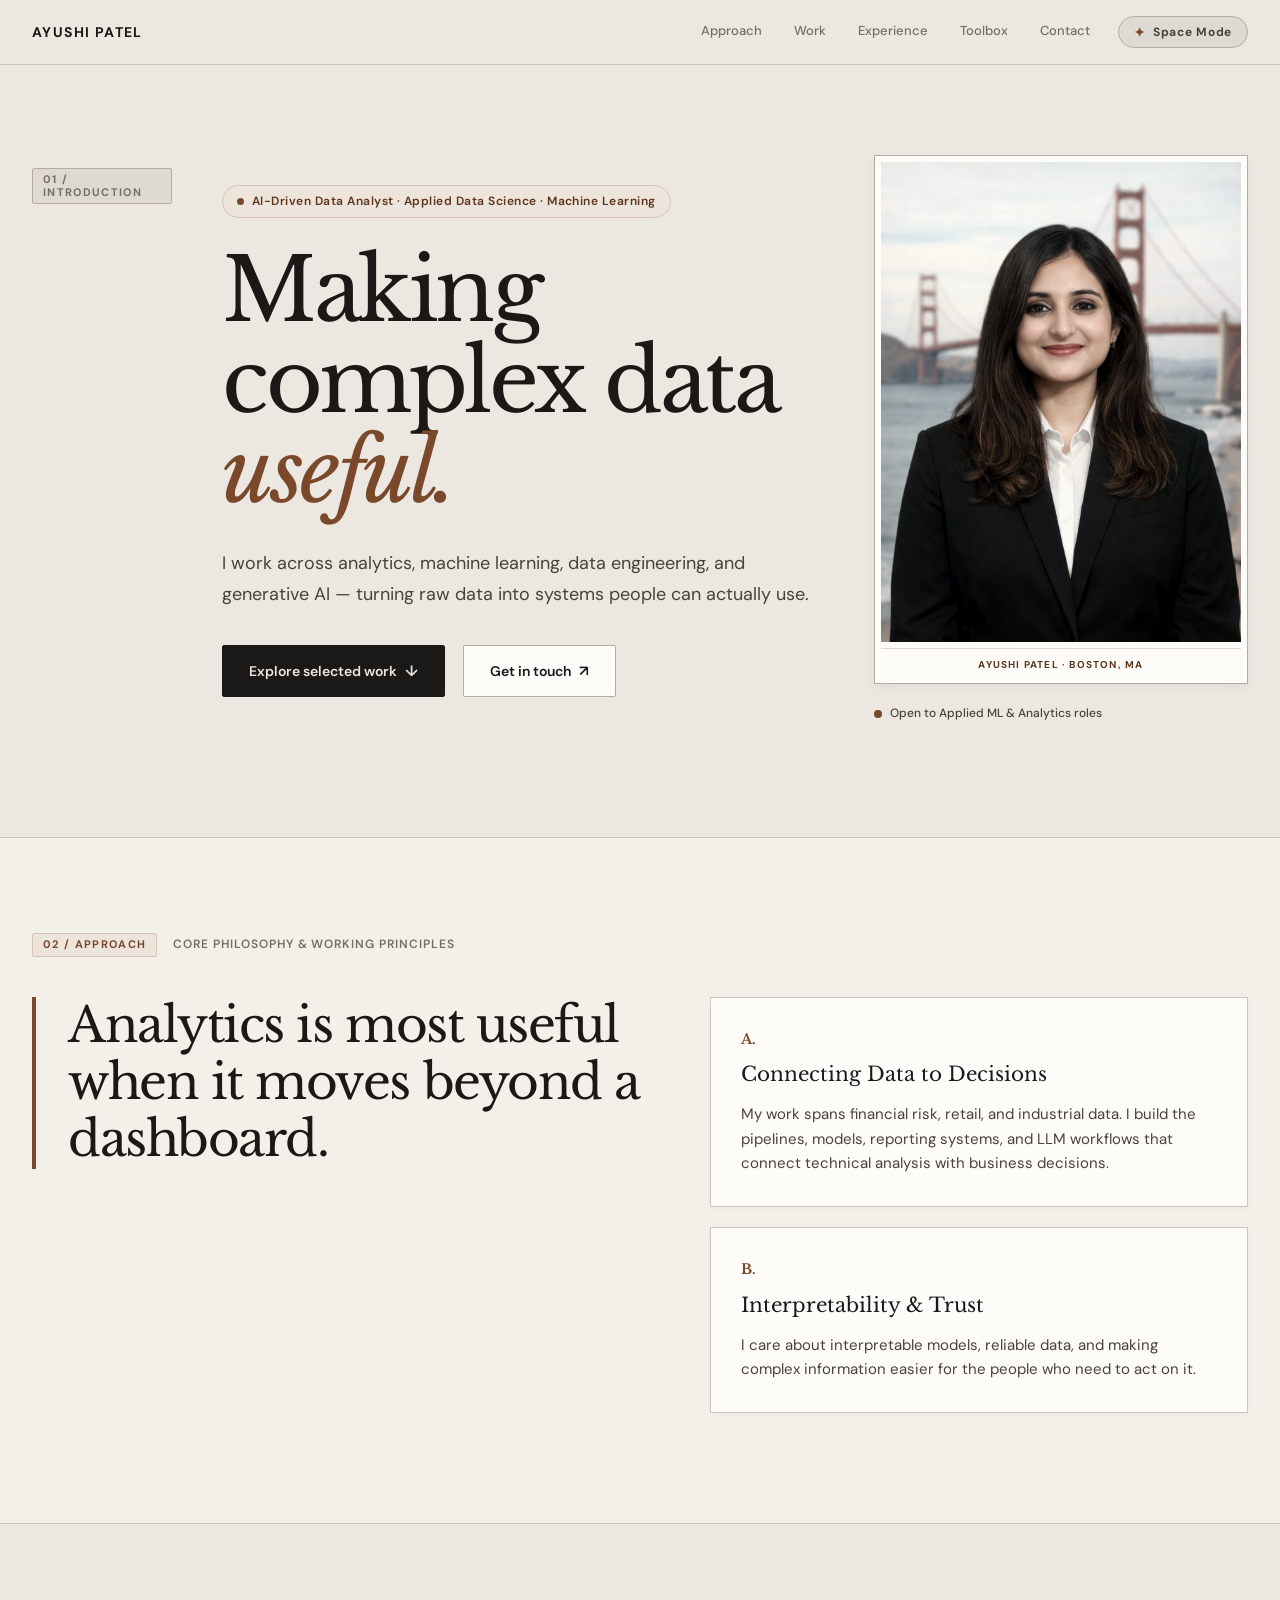
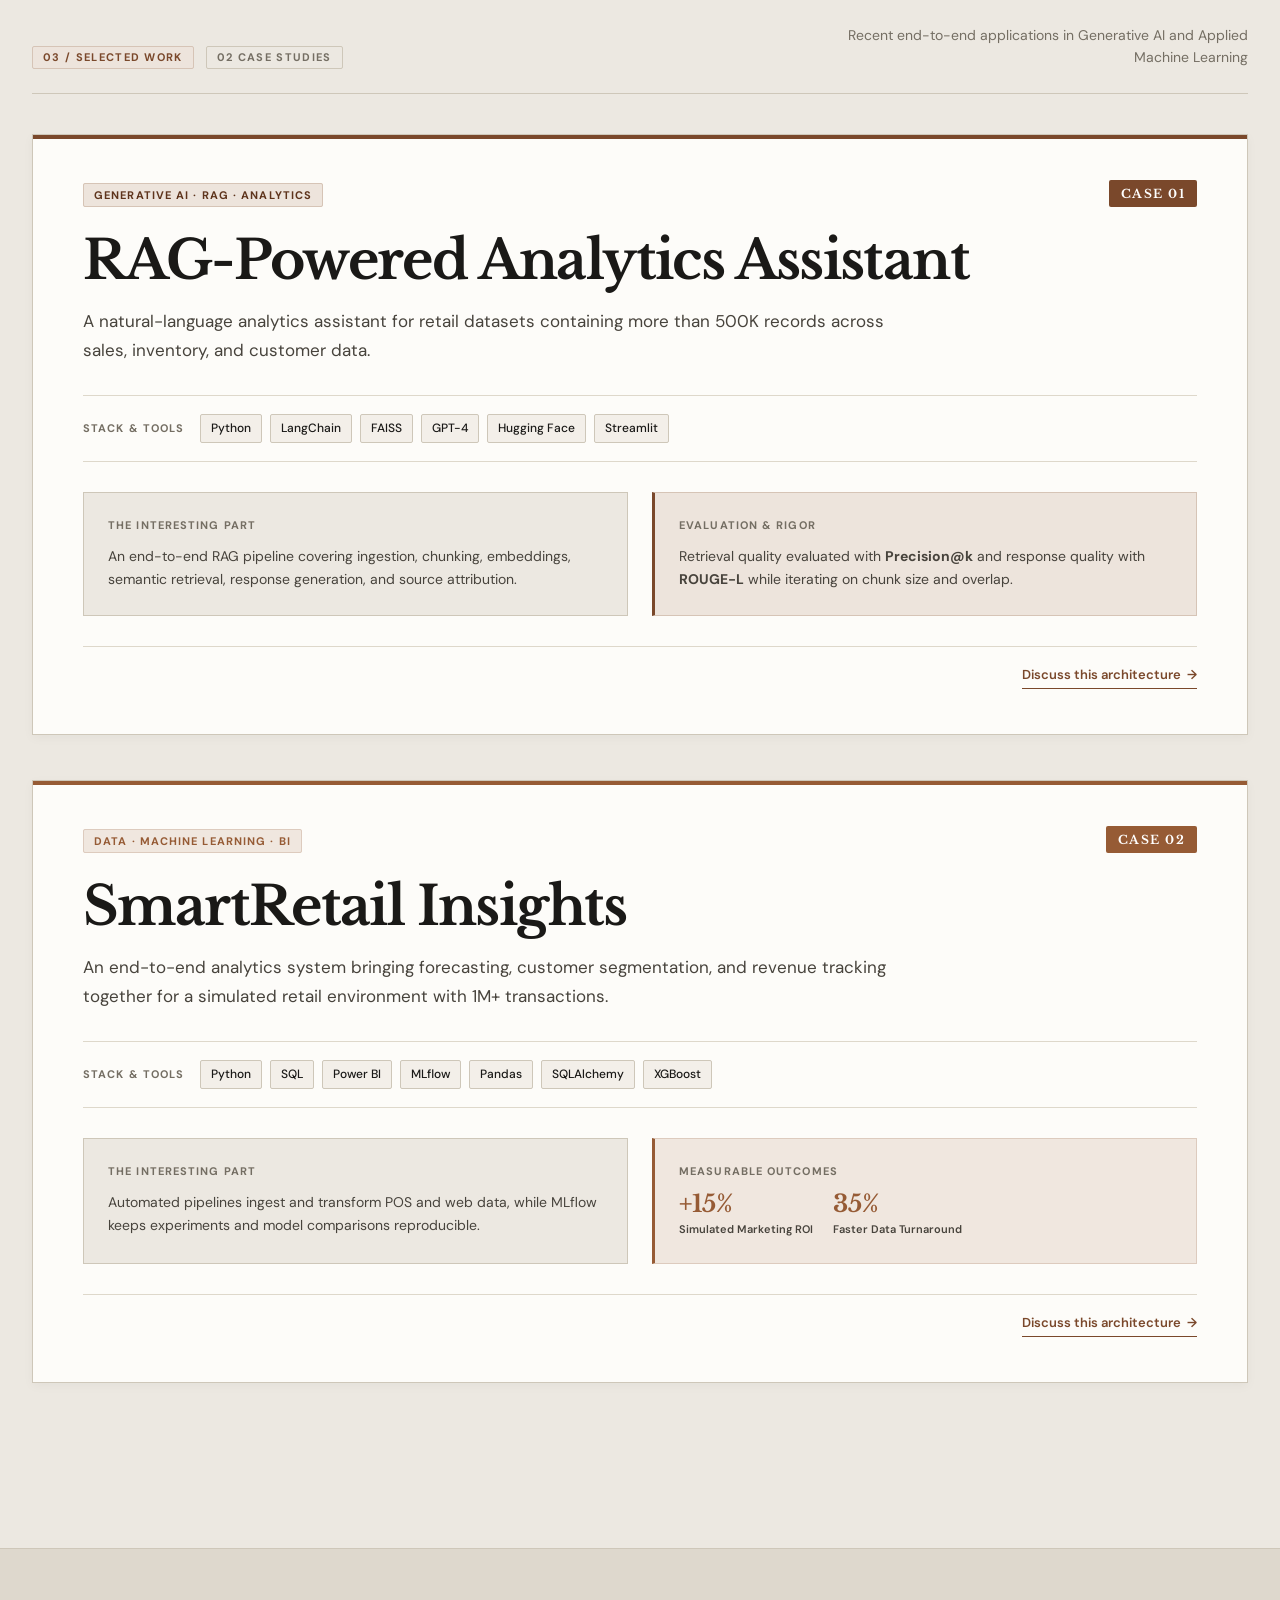
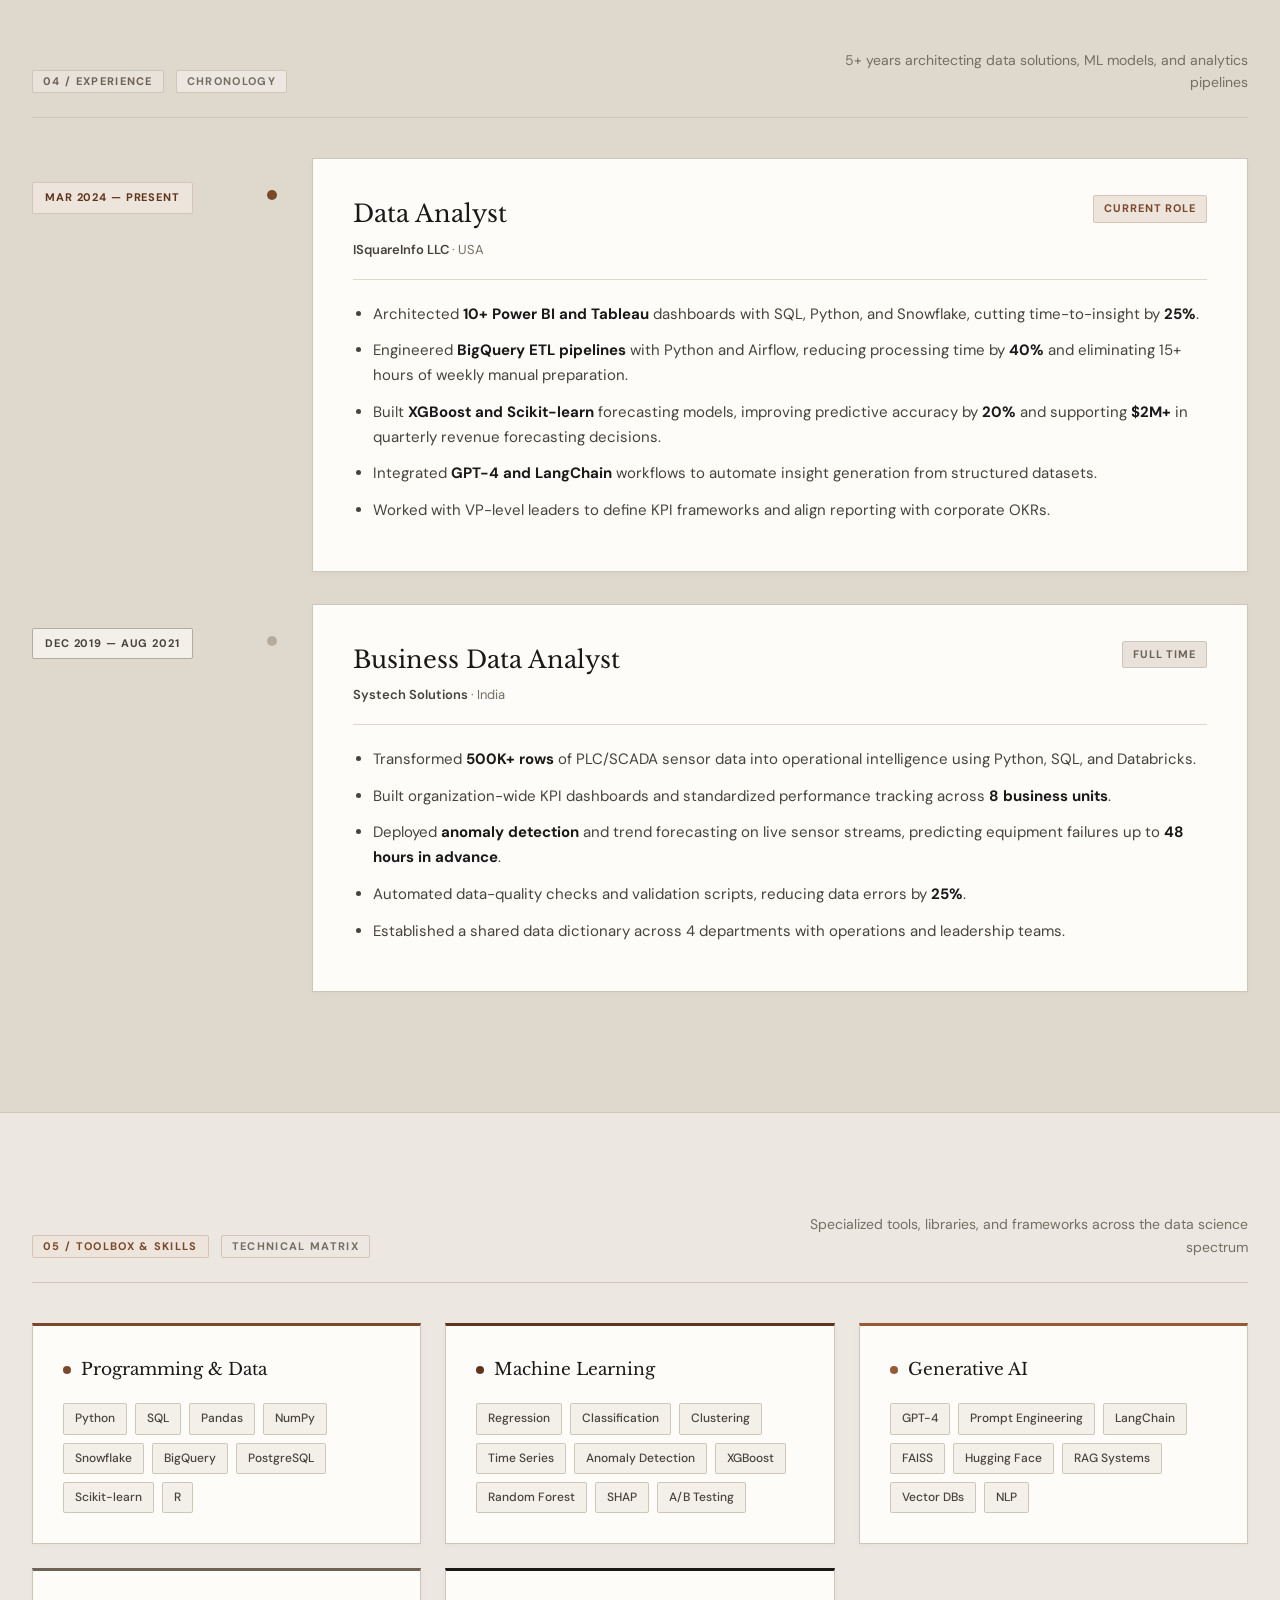
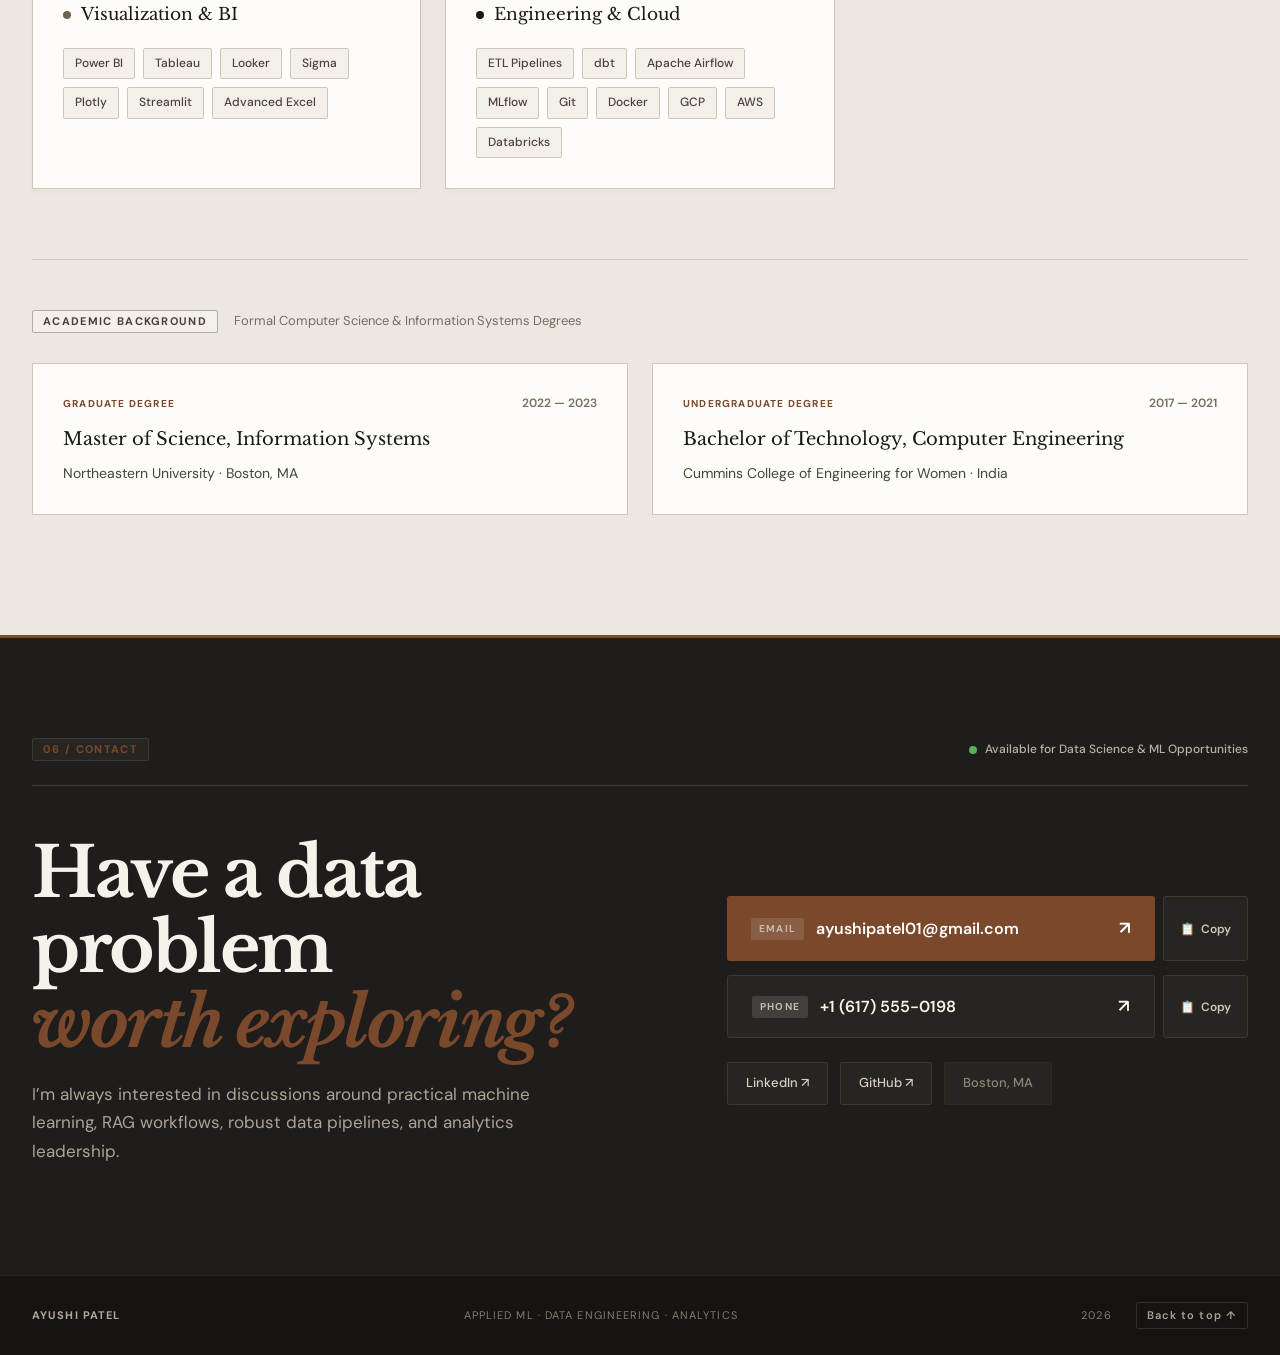
==== index.html @ 6e288c2f "Add files via upload" ====
<!DOCTYPE html>
<html lang="en">
<head>
  <meta charset="UTF-8">
  <meta name="viewport" content="width=device-width, initial-scale=1.0">
  <meta name="description" content="Ayushi Patel — AI-driven Data Analyst, Applied Data Science and Machine Learning.">
  <title>Ayushi Patel — Data & Applied ML</title>
  <link rel="stylesheet" href="style.css">
  <script>
    (function() {
      const savedTheme = localStorage.getItem("ayushi-theme");
      if (savedTheme === "space") {
        document.documentElement.setAttribute("data-theme", "space");
      }
    })();
  </script>
</head>
<body>
  <!-- Global Navigation Header -->
  <header class="site-header">
    <a class="wordmark" href="#top" aria-label="Ayushi Patel - Back to top">AYUSHI PATEL</a>
    <div class="header-controls">
      <nav aria-label="Primary navigation">
        <a href="#approach">Approach</a>
        <a href="#work">Work</a>
        <a href="#experience">Experience</a>
        <a href="#about">Toolbox</a>
        <a href="#contact">Contact</a>
      </nav>
      <button id="theme-toggle" class="theme-toggle-btn" type="button" aria-label="Switch to Dark Space Theme" title="Switch to Dark Space Theme">
        <span class="theme-icon">✦</span>
        <span class="theme-label">Space Mode</span>
      </button>
    </div>
  </header>

  <main id="top">
    <!-- 01 / HERO SECTION (WARM STONE GREY CANVAS) -->
    <section id="hero" class="section-hero">
      <div class="hero-inner">
        <div class="hero-index-col">
          <span class="badge badge-index">01 / INTRODUCTION</span>
        </div>

        <div class="hero-copy-col">
          <div class="eyebrow-badge">
            <span class="badge-dot"></span>
            <span>AI-Driven Data Analyst · Applied Data Science · Machine Learning</span>
          </div>
          <h1>Making complex data<br><em>useful.</em></h1>
          <p class="hero-lede">
            I work across analytics, machine learning, data engineering, and generative AI —
            turning raw data into systems people can actually use.
          </p>
          <div class="hero-actions">
            <a class="btn btn-primary" href="#work">Explore selected work <span>↓</span></a>
            <a class="btn btn-secondary" href="mailto:ayushipatel01@gmail.com">Get in touch <span>↗</span></a>
          </div>
        </div>

        <div class="hero-sidebar-col">
          <div class="hero-portrait-frame">
            <img src="hero-image.jpeg" alt="Ayushi Patel working on data analysis" class="hero-image">
            <div class="frame-tag">AYUSHI PATEL · BOSTON, MA</div>
          </div>
          <div class="hero-status">
            <span class="status-indicator"></span>
            <span>Open to Applied ML & Analytics roles</span>
          </div>
        </div>
      </div>
    </section>

    <!-- 02 / APPROACH SECTION (LIMESTONE GREY BAND WITH SADDLE BROWN QUOTE BAR) -->
    <section id="approach" class="section-approach">
      <div class="section-inner">
        <div class="section-badge-bar">
          <span class="badge badge-brown">02 / APPROACH</span>
          <span class="section-caption">Core Philosophy & Working Principles</span>
        </div>

        <div class="approach-grid">
          <div class="approach-quote-col">
            <p class="statement-large">
              Analytics is most useful when it moves beyond a dashboard.
            </p>
          </div>
          <div class="approach-cards-col">
            <div class="editorial-card">
              <span class="card-num">A.</span>
              <h3>Connecting Data to Decisions</h3>
              <p>
                My work spans financial risk, retail, and industrial data. I build the
                pipelines, models, reporting systems, and LLM workflows that connect
                technical analysis with business decisions.
              </p>
            </div>
            <div class="editorial-card">
              <span class="card-num">B.</span>
              <h3>Interpretability & Trust</h3>
              <p>
                I care about interpretable models, reliable data, and making complex
                information easier for the people who need to act on it.
              </p>
            </div>
          </div>
        </div>
      </div>
    </section>

    <!-- 03 / SELECTED WORK SECTION (ARCHITECTURAL CARDS WITH BROWN ACCENTS) -->
    <section id="work" class="section-work">
      <div class="section-inner">
        <div class="section-header-row">
          <div class="header-badge-wrap">
            <span class="badge badge-brown">03 / SELECTED WORK</span>
            <span class="badge badge-counter">02 CASE STUDIES</span>
          </div>
          <p class="section-subtext">Recent end-to-end applications in Generative AI and Applied Machine Learning</p>
        </div>

        <!-- Project 01 -->
        <article class="project-card project-card-genai">
          <div class="card-accent-bar accent-saddle-brown"></div>
          <div class="card-header">
            <div class="card-badge-group">
              <span class="project-tag tag-saddle-brown">GENERATIVE AI · RAG · ANALYTICS</span>
            </div>
            <div class="project-stamp stamp-saddle-brown">CASE 01</div>
          </div>

          <div class="project-title-row">
            <h2>RAG-Powered Analytics Assistant</h2>
            <p class="project-intro">
              A natural-language analytics assistant for retail datasets containing
              more than 500K records across sales, inventory, and customer data.
            </p>
          </div>

          <div class="project-tech-row">
            <span class="tech-row-label">Stack & Tools</span>
            <div class="tech-chips-wrap">
              <span class="tech-chip">Python</span>
              <span class="tech-chip">LangChain</span>
              <span class="tech-chip">FAISS</span>
              <span class="tech-chip">GPT-4</span>
              <span class="tech-chip">Hugging Face</span>
              <span class="tech-chip">Streamlit</span>
            </div>
          </div>

          <div class="project-details-grid">
            <div class="detail-box">
              <span class="detail-box-label">The Interesting Part</span>
              <p>
                An end-to-end RAG pipeline covering ingestion, chunking, embeddings,
                semantic retrieval, response generation, and source attribution.
              </p>
            </div>
            <div class="detail-box highlight-box-brown">
              <span class="detail-box-label">Evaluation & Rigor</span>
              <p>
                Retrieval quality evaluated with <strong>Precision@k</strong> and response quality
                with <strong>ROUGE-L</strong> while iterating on chunk size and overlap.
              </p>
            </div>
          </div>

          <div class="project-footer-row">
            <a class="card-action-btn" href="#contact">Discuss this architecture <span>→</span></a>
          </div>
        </article>

        <!-- Project 02 -->
        <article class="project-card project-card-ml">
          <div class="card-accent-bar accent-amber-brown"></div>
          <div class="card-header">
            <div class="card-badge-group">
              <span class="project-tag tag-amber-brown">DATA · MACHINE LEARNING · BI</span>
            </div>
            <div class="project-stamp stamp-amber-brown">CASE 02</div>
          </div>

          <div class="project-title-row">
            <h2>SmartRetail Insights</h2>
            <p class="project-intro">
              An end-to-end analytics system bringing forecasting, customer
              segmentation, and revenue tracking together for a simulated retail
              environment with 1M+ transactions.
            </p>
          </div>

          <div class="project-tech-row">
            <span class="tech-row-label">Stack & Tools</span>
            <div class="tech-chips-wrap">
              <span class="tech-chip">Python</span>
              <span class="tech-chip">SQL</span>
              <span class="tech-chip">Power BI</span>
              <span class="tech-chip">MLflow</span>
              <span class="tech-chip">Pandas</span>
              <span class="tech-chip">SQLAlchemy</span>
              <span class="tech-chip">XGBoost</span>
            </div>
          </div>

          <div class="project-details-grid">
            <div class="detail-box">
              <span class="detail-box-label">The Interesting Part</span>
              <p>
                Automated pipelines ingest and transform POS and web data, while
                MLflow keeps experiments and model comparisons reproducible.
              </p>
            </div>
            <div class="detail-box highlight-box-amber">
              <span class="detail-box-label">Measurable Outcomes</span>
              <div class="metrics-row">
                <div class="metric-badge">
                  <span class="metric-val">+15%</span>
                  <span class="metric-lbl">Simulated Marketing ROI</span>
                </div>
                <div class="metric-badge">
                  <span class="metric-val">35%</span>
                  <span class="metric-lbl">Faster Data Turnaround</span>
                </div>
              </div>
            </div>
          </div>

          <div class="project-footer-row">
            <a class="card-action-btn" href="#contact">Discuss this architecture <span>→</span></a>
          </div>
        </article>
      </div>
    </section>

    <!-- 04 / EXPERIENCE SECTION (PEBBLE STONE GREY LEDGER & TIMELINE) -->
    <section id="experience" class="section-experience">
      <div class="section-inner">
        <div class="section-header-row">
          <div class="header-badge-wrap">
            <span class="badge badge-taupe">04 / EXPERIENCE</span>
            <span class="badge badge-counter">CHRONOLOGY</span>
          </div>
          <p class="section-subtext">5+ years architecting data solutions, ML models, and analytics pipelines</p>
        </div>

        <div class="timeline-container">
          <!-- Role 01 -->
          <article class="timeline-entry">
            <div class="timeline-meta">
              <span class="timeline-date-chip current-role">MAR 2024 — PRESENT</span>
              <span class="timeline-status-dot"></span>
            </div>
            <div class="timeline-card">
              <div class="role-header">
                <div>
                  <h3>Data Analyst</h3>
                  <div class="company-badge">ISquareInfo LLC <span class="loc-tag">· USA</span></div>
                </div>
                <span class="role-type-pill pill-brown">Current Role</span>
              </div>
              <ul class="role-bullets">
                <li>Architected <strong>10+ Power BI and Tableau</strong> dashboards with SQL, Python, and Snowflake, cutting time-to-insight by <strong>25%</strong>.</li>
                <li>Engineered <strong>BigQuery ETL pipelines</strong> with Python and Airflow, reducing processing time by <strong>40%</strong> and eliminating 15+ hours of weekly manual preparation.</li>
                <li>Built <strong>XGBoost and Scikit-learn</strong> forecasting models, improving predictive accuracy by <strong>20%</strong> and supporting <strong>$2M+</strong> in quarterly revenue forecasting decisions.</li>
                <li>Integrated <strong>GPT-4 and LangChain</strong> workflows to automate insight generation from structured datasets.</li>
                <li>Worked with VP-level leaders to define KPI frameworks and align reporting with corporate OKRs.</li>
              </ul>
            </div>
          </article>

          <!-- Role 02 -->
          <article class="timeline-entry">
            <div class="timeline-meta">
              <span class="timeline-date-chip">DEC 2019 — AUG 2021</span>
              <span class="timeline-status-dot dot-past"></span>
            </div>
            <div class="timeline-card">
              <div class="role-header">
                <div>
                  <h3>Business Data Analyst</h3>
                  <div class="company-badge">Systech Solutions <span class="loc-tag">· India</span></div>
                </div>
                <span class="role-type-pill pill-secondary">Full Time</span>
              </div>
              <ul class="role-bullets">
                <li>Transformed <strong>500K+ rows</strong> of PLC/SCADA sensor data into operational intelligence using Python, SQL, and Databricks.</li>
                <li>Built organization-wide KPI dashboards and standardized performance tracking across <strong>8 business units</strong>.</li>
                <li>Deployed <strong>anomaly detection</strong> and trend forecasting on live sensor streams, predicting equipment failures up to <strong>48 hours in advance</strong>.</li>
                <li>Automated data-quality checks and validation scripts, reducing data errors by <strong>25%</strong>.</li>
                <li>Established a shared data dictionary across 4 departments with operations and leadership teams.</li>
              </ul>
            </div>
          </article>
        </div>
      </div>
    </section>

    <!-- 05 / TOOLBOX & CREDENTIALS SECTION (BROWN & GREY TECHNICAL MATRIX) -->
    <section id="about" class="section-toolbox">
      <div class="section-inner">
        <div class="section-header-row">
          <div class="header-badge-wrap">
            <span class="badge badge-brown">05 / TOOLBOX & SKILLS</span>
            <span class="badge badge-counter">TECHNICAL MATRIX</span>
          </div>
          <p class="section-subtext">Specialized tools, libraries, and frameworks across the data science spectrum</p>
        </div>

        <div class="skills-grid">
          <!-- Card 1: Programming & Data (Saddle Brown) -->
          <div class="skill-card card-saddle-brown">
            <div class="skill-card-top">
              <span class="skill-icon-pip pip-saddle-brown"></span>
              <h4>Programming & Data</h4>
            </div>
            <div class="skill-pills-wrap">
              <span class="skill-pill">Python</span>
              <span class="skill-pill">SQL</span>
              <span class="skill-pill">Pandas</span>
              <span class="skill-pill">NumPy</span>
              <span class="skill-pill">Snowflake</span>
              <span class="skill-pill">BigQuery</span>
              <span class="skill-pill">PostgreSQL</span>
              <span class="skill-pill">Scikit-learn</span>
              <span class="skill-pill">R</span>
            </div>
          </div>

          <!-- Card 2: Machine Learning (Espresso Brown) -->
          <div class="skill-card card-espresso-brown">
            <div class="skill-card-top">
              <span class="skill-icon-pip pip-espresso-brown"></span>
              <h4>Machine Learning</h4>
            </div>
            <div class="skill-pills-wrap">
              <span class="skill-pill">Regression</span>
              <span class="skill-pill">Classification</span>
              <span class="skill-pill">Clustering</span>
              <span class="skill-pill">Time Series</span>
              <span class="skill-pill">Anomaly Detection</span>
              <span class="skill-pill">XGBoost</span>
              <span class="skill-pill">Random Forest</span>
              <span class="skill-pill">SHAP</span>
              <span class="skill-pill">A/B Testing</span>
            </div>
          </div>

          <!-- Card 3: Generative AI (Amber Brown) -->
          <div class="skill-card card-amber-brown">
            <div class="skill-card-top">
              <span class="skill-icon-pip pip-amber-brown"></span>
              <h4>Generative AI</h4>
            </div>
            <div class="skill-pills-wrap">
              <span class="skill-pill">GPT-4</span>
              <span class="skill-pill">Prompt Engineering</span>
              <span class="skill-pill">LangChain</span>
              <span class="skill-pill">FAISS</span>
              <span class="skill-pill">Hugging Face</span>
              <span class="skill-pill">RAG Systems</span>
              <span class="skill-pill">Vector DBs</span>
              <span class="skill-pill">NLP</span>
            </div>
          </div>

          <!-- Card 4: Visualization (Umber Taupe) -->
          <div class="skill-card card-taupe-brown">
            <div class="skill-card-top">
              <span class="skill-icon-pip pip-taupe-brown"></span>
              <h4>Visualization & BI</h4>
            </div>
            <div class="skill-pills-wrap">
              <span class="skill-pill">Power BI</span>
              <span class="skill-pill">Tableau</span>
              <span class="skill-pill">Looker</span>
              <span class="skill-pill">Sigma</span>
              <span class="skill-pill">Plotly</span>
              <span class="skill-pill">Streamlit</span>
              <span class="skill-pill">Advanced Excel</span>
            </div>
          </div>

          <!-- Card 5: Data Engineering & Cloud (Charcoal Slate) -->
          <div class="skill-card card-slate-grey">
            <div class="skill-card-top">
              <span class="skill-icon-pip pip-slate-grey"></span>
              <h4>Engineering & Cloud</h4>
            </div>
            <div class="skill-pills-wrap">
              <span class="skill-pill">ETL Pipelines</span>
              <span class="skill-pill">dbt</span>
              <span class="skill-pill">Apache Airflow</span>
              <span class="skill-pill">MLflow</span>
              <span class="skill-pill">Git</span>
              <span class="skill-pill">Docker</span>
              <span class="skill-pill">GCP</span>
              <span class="skill-pill">AWS</span>
              <span class="skill-pill">Databricks</span>
            </div>
          </div>
        </div>

        <!-- Academic Credentials Sub-block -->
        <div class="education-block">
          <div class="education-header">
            <span class="badge badge-stone">ACADEMIC BACKGROUND</span>
            <p>Formal Computer Science & Information Systems Degrees</p>
          </div>

          <div class="education-grid">
            <div class="degree-card">
              <div class="degree-top">
                <span class="degree-tag">GRADUATE DEGREE</span>
                <span class="degree-dates">2022 — 2023</span>
              </div>
              <h3>Master of Science, Information Systems</h3>
              <p class="university">Northeastern University · Boston, MA</p>
            </div>

            <div class="degree-card">
              <div class="degree-top">
                <span class="degree-tag">UNDERGRADUATE DEGREE</span>
                <span class="degree-dates">2017 — 2021</span>
              </div>
              <h3>Bachelor of Technology, Computer Engineering</h3>
              <p class="university">Cummins College of Engineering for Women · India</p>
            </div>
          </div>
        </div>
      </div>
    </section>

    <!-- 06 / CONTACT SECTION (DEEP CHARCOAL-SLATE FINALE WITH RICH BROWN ACCENTS) -->
    <section id="contact" class="section-contact">
      <div class="section-inner">
        <div class="contact-header-wrap">
          <span class="badge badge-dark">06 / CONTACT</span>
          <span class="contact-status-chip">
            <span class="pulse-dot"></span> Available for Data Science & ML Opportunities
          </span>
        </div>

        <div class="contact-content-grid">
          <div class="contact-title-col">
            <h2>Have a data problem<br><em>worth exploring?</em></h2>
            <p class="contact-subhead">
              I’m always interested in discussions around practical machine learning,
              RAG workflows, robust data pipelines, and analytics leadership.
            </p>
          </div>

          <div class="contact-actions-col">
            <div class="contact-channels">
              <!-- Email Button & Copy Action -->
              <div class="channel-item">
                <a class="contact-cta-btn" href="mailto:ayushipatel01@gmail.com" id="email-link">
                  <span class="channel-label">EMAIL</span>
                  <span class="btn-text">ayushipatel01@gmail.com</span>
                  <span class="btn-icon">↗</span>
                </a>
                <button type="button" class="copy-btn" id="copy-email-btn" data-clipboard="ayushipatel01@gmail.com" title="Copy email address" aria-label="Copy email address to clipboard">
                  <span class="copy-icon">📋</span>
                  <span class="copy-text">Copy</span>
                </button>
              </div>

              <!-- Phone Button & Copy Action -->
              <div class="channel-item">
                <a class="contact-sub-btn" href="tel:+16175550198" id="phone-link">
                  <span class="channel-label">PHONE</span>
                  <span class="btn-text">+1 (617) 555-0198</span>
                  <span class="btn-icon">↗</span>
                </a>
                <button type="button" class="copy-btn" id="copy-phone-btn" data-clipboard="+16175550198" title="Copy phone number" aria-label="Copy phone number to clipboard">
                  <span class="copy-icon">📋</span>
                  <span class="copy-text">Copy</span>
                </button>
              </div>
            </div>

            <div class="contact-social-row">
              <a class="social-chip" href="https://www.linkedin.com" target="_blank" rel="noopener" aria-label="LinkedIn Profile">LinkedIn <span>↗</span></a>
              <a class="social-chip" href="https://github.com" target="_blank" rel="noopener" aria-label="GitHub Profile">GitHub <span>↗</span></a>
              <span class="social-chip chip-location">Boston, MA</span>
            </div>
          </div>
        </div>

        <div class="contact-closing-rule"></div>
      </div>
    </section>
  </main>

  <!-- Global Footer -->
  <footer class="site-footer">
    <div class="footer-inner">
      <span class="footer-wordmark">AYUSHI PATEL</span>
      <span class="footer-tagline">APPLIED ML · DATA ENGINEERING · ANALYTICS</span>
      <div class="footer-actions">
        <span id="year"></span>
        <a class="back-to-top-btn" href="#top" aria-label="Back to top of page">Back to top ↑</a>
      </div>
    </div>
  </footer>

  <!-- Toast Notification for Button Feedback -->
  <div id="toast" class="toast" role="status" aria-live="polite" aria-hidden="true"></div>

  <script src="script.js"></script>
</body>
</html>
---- style.css ----
@import url('https://fonts.googleapis.com/css2?family=DM+Sans:ital,wght@0,400;0,500;0,600;0,700;1,400&family=Libre+Baskerville:ital,wght@0,400;0,700;1,400&display=swap');

/* ==========================================================================
   COLOR SYSTEM — EDITORIAL GREY WITH BROWN THEME
   Warm architectural stone greys, limestone bands, alabaster cards,
   paired with rich saddle brown, deep espresso, and warm cognac accents.
   ========================================================================== */
:root {
  /* Architectural Stone Grey Canvas */
  --grey-canvas: #ece8e1;       /* Primary warm stone grey background */
  --grey-limestone: #f3efe9;    /* Section 02 limestone tone */
  --grey-pebble: #ded8cd;       /* Section 04 pebble stone ledger tone */
  --grey-card: #fdfcf9;         /* Pure alabaster chalk white for elevated cards */
  --grey-chip: #dedad1;         /* Pill and chip soft grey background */

  /* Deep Carbon Slate & Inks */
  --grey-dark: #1e1d1b;         /* Dark carbon slate (Contact section) */
  --grey-darker: #151413;       /* Obsidian carbon (Footer) */
  --grey-surface-dark: #272522; /* Dark section card surface */
  --grey-border-dark: #3c3933;  /* Dark section stone border */

  /* Typography Inks */
  --ink: #1a1917;               /* Primary deep carbon near-black */
  --ink-secondary: #47433c;     /* Warm charcoal secondary body text */
  --ink-muted: #746e63;         /* Warm stone grey metadata & captions */

  /* Hairline Stone Rules & Borders */
  --line: #cec7b9;              /* Natural stone dividing rule */
  --line-subtle: #ded8cb;       /* Fainter stone border */
  --line-strong: #b5ac9d;       /* Emphasized stone line */

  /* Rich Brown Accents */
  --brown-primary: #7a482b;     /* Rich Saddle / Chestnut Brown */
  --brown-deep: #5e341c;        /* Dark Espresso Brown */
  --brown-amber: #965b35;       /* Warm Amber / Cognac Brown */
  --brown-taupe: #6e6155;       /* Muted Umber Taupe Brown */
  --brown-warm: #8a5738;        /* Warm Sienna Brown */

  /* Brown & Grey Tints — LIGHT BACKGROUNDS for pills, badges & highlights */
  --tint-brown-bg: #ede4dc;     /* Warm cream brown pill background */
  --tint-brown-border: #d6c4b6; /* Warm brown pill border */
  --tint-amber-bg: #f0e7df;     /* Soft amber pill background */
  --tint-amber-border: #ddcbbe; /* Amber pill border */
  --tint-taupe-bg: #e8e2db;     /* Muted taupe pill background */
  --tint-taupe-border: #cdc4ba; /* Taupe pill border */
  --tint-grey-bg: #e4dfd6;      /* Stone grey pill background */
  --tint-grey-border: #c8c2b5;  /* Stone grey pill border */

  /* Layout Width */
  --max: 1240px;
}

* {
  box-sizing: border-box;
}

html {
  scroll-behavior: smooth;
  background-color: var(--grey-canvas);
}

body {
  margin: 0;
  background-color: var(--grey-canvas);
  color: var(--ink);
  font-family: "DM Sans", -apple-system, BlinkMacSystemFont, "Segoe UI", sans-serif;
  font-size: 16px;
  line-height: 1.6;
  -webkit-font-smoothing: antialiased;
  -moz-osx-font-smoothing: grayscale;
}

/* Ensure all anchor targets account for the sticky header offset */
section[id] {
  scroll-margin-top: 85px;
}

/* Archival Text Selection */
::selection {
  background: var(--brown-primary);
  color: #ffffff;
}

a {
  color: inherit;
  text-decoration: none;
}

/* ==========================================================================
   GLOBAL HEADER & NAVIGATION
   ========================================================================== */
.site-header {
  position: sticky;
  top: 0;
  z-index: 100;
  background-color: rgba(236, 232, 225, 0.96);
  backdrop-filter: blur(12px);
  -webkit-backdrop-filter: blur(12px);
  border-bottom: 1px solid var(--line);
  padding: 16px 0;
  display: flex;
  justify-content: space-between;
  align-items: center;
  padding-left: max(32px, calc((100% - var(--max)) / 2));
  padding-right: max(32px, calc((100% - var(--max)) / 2));
}

.wordmark {
  font-size: 14px;
  font-weight: 700;
  letter-spacing: .1em;
  color: var(--ink);
  cursor: pointer;
  transition: color .2s ease;
}

.wordmark:hover {
  color: var(--brown-primary);
}

.header-controls {
  display: flex;
  align-items: center;
  gap: 28px;
}

nav {
  display: flex;
  gap: 32px;
}

nav a {
  font-size: 13px;
  font-weight: 500;
  color: var(--ink-muted);
  text-decoration: none;
  padding: 4px 0;
  border-bottom: 2px solid transparent;
  transition: color .15s ease, border-color .15s ease;
  cursor: pointer;
}

nav a:hover {
  color: var(--ink);
}

nav a[aria-current="page"] {
  color: var(--ink);
  border-bottom-color: var(--brown-primary);
  font-weight: 600;
}

/* Theme Toggle Button */
.theme-toggle-btn {
  display: inline-flex;
  align-items: center;
  gap: 7px;
  background-color: var(--grey-chip);
  border: 1px solid var(--line-strong);
  color: var(--ink-secondary);
  font-family: inherit;
  font-size: 12px;
  font-weight: 700;
  letter-spacing: .06em;
  padding: 7px 15px;
  border-radius: 20px;
  cursor: pointer;
  transition: all .2s ease;
  user-select: none;
  white-space: nowrap;
}

.theme-toggle-btn:hover {
  background-color: var(--brown-primary);
  border-color: var(--brown-primary);
  color: #ffffff;
  transform: translateY(-1px);
}

.theme-icon {
  font-size: 13px;
  line-height: 1;
  color: var(--brown-primary);
  transition: transform .3s ease, color .2s ease;
}

.theme-toggle-btn:hover .theme-icon {
  color: #ffffff;
  transform: rotate(25deg) scale(1.2);
}

/* ==========================================================================
   REUSABLE BADGES & SECTION HEADERS
   ========================================================================== */
.badge {
  display: inline-flex;
  align-items: center;
  gap: 6px;
  font-size: 11px;
  font-weight: 700;
  letter-spacing: .12em;
  text-transform: uppercase;
  padding: 4px 10px;
  border-radius: 2px;
  line-height: 1.2;
}

.badge-index {
  background: var(--grey-chip);
  color: var(--ink-muted);
  border: 1px solid var(--line-strong);
}

.badge-brown {
  background: var(--tint-brown-bg);
  color: var(--brown-primary);
  border: 1px solid var(--tint-brown-border);
}

.badge-taupe {
  background: var(--tint-taupe-bg);
  color: var(--brown-taupe);
  border: 1px solid var(--tint-taupe-border);
}

.badge-counter {
  background: var(--grey-canvas);
  color: var(--ink-muted);
  border: 1px solid var(--line);
}

.badge-stone {
  background: var(--grey-limestone);
  color: var(--ink-secondary);
  border: 1px solid var(--line-strong);
}

.section-inner {
  width: min(var(--max), calc(100% - 64px));
  margin: 0 auto;
}

.section-header-row {
  display: flex;
  justify-content: space-between;
  align-items: flex-end;
  padding-bottom: 24px;
  margin-bottom: 40px;
  border-bottom: 1px solid var(--line);
}

.header-badge-wrap {
  display: flex;
  gap: 12px;
  align-items: center;
}

.section-subtext {
  margin: 0;
  font-size: 14px;
  color: var(--ink-muted);
  max-width: 440px;
  text-align: right;
}

/* ==========================================================================
   01 / HERO SECTION (WARM STONE GREY)
   ========================================================================== */
.section-hero {
  padding: 90px 0 110px;
  background-color: var(--grey-canvas);
}

.hero-inner {
  width: min(var(--max), calc(100% - 64px));
  margin: 0 auto;
  display: grid;
  grid-template-columns: 140px minmax(480px, 1.85fr) minmax(240px, 1.15fr);
  align-items: center;
  gap: 50px;
}

.hero-index-col {
  align-self: start;
  padding-top: 10px;
}

.eyebrow-badge {
  display: inline-flex;
  align-items: center;
  gap: 8px;
  background: var(--tint-brown-bg);
  border: 1px solid var(--tint-brown-border);
  color: var(--brown-deep);
  font-size: 12px;
  font-weight: 600;
  letter-spacing: .04em;
  padding: 6px 14px;
  border-radius: 20px;
  margin-bottom: 28px;
}

.badge-dot {
  width: 7px;
  height: 7px;
  border-radius: 50%;
  background-color: var(--brown-primary);
}

h1 {
  font-family: "Libre Baskerville", Georgia, serif;
  font-weight: 400;
  font-size: clamp(52px, 6.8vw, 92px);
  line-height: 1.04;
  letter-spacing: -.04em;
  margin: 0;
  color: var(--ink);
}

h1 em {
  font-style: italic;
  color: var(--brown-primary);
}

.hero-lede {
  max-width: 610px;
  margin: 30px 0 36px;
  font-size: 18px;
  line-height: 1.7;
  color: var(--ink-secondary);
}

.hero-actions {
  display: flex;
  gap: 18px;
  flex-wrap: wrap;
}

.btn {
  display: inline-flex;
  align-items: center;
  gap: 8px;
  font-size: 14px;
  font-weight: 600;
  padding: 13px 26px;
  border-radius: 2px;
  transition: all .15s ease;
  cursor: pointer;
  text-decoration: none;
}

.btn-primary {
  background-color: var(--ink);
  color: var(--grey-canvas);
  border: 1px solid var(--ink);
}

.btn-primary:hover {
  background-color: var(--brown-primary);
  border-color: var(--brown-primary);
  color: #ffffff;
}

.btn-secondary {
  background-color: var(--grey-card);
  color: var(--ink);
  border: 1px solid var(--line-strong);
}

.btn-secondary:hover {
  background-color: var(--grey-canvas);
  border-color: var(--brown-primary);
  color: var(--brown-primary);
}

.btn span {
  font-size: 15px;
  transition: transform .15s ease;
}

.hero-sidebar-col {
  display: flex;
  flex-direction: column;
  gap: 16px;
}

.hero-portrait-frame {
  border: 1px solid var(--line-strong);
  background: var(--grey-card);
  padding: 6px;
  box-shadow: 0 4px 12px rgba(25, 24, 22, 0.05);
}

.hero-image {
  display: block;
  width: 100%;
  height: auto;
  aspect-ratio: 3 / 4;
  object-fit: cover;
  object-position: center 20%;
  filter: grayscale(20%) sepia(10%) contrast(1.03) brightness(0.98);
}

.frame-tag {
  padding: 8px 4px 4px;
  font-size: 10px;
  font-weight: 700;
  letter-spacing: .12em;
  color: var(--brown-deep);
  text-align: center;
  border-top: 1px solid var(--line-subtle);
  margin-top: 6px;
}

.hero-status {
  display: inline-flex;
  align-items: center;
  gap: 8px;
  font-size: 12px;
  font-weight: 500;
  color: var(--ink-secondary);
  padding: 4px 0;
}

.status-indicator {
  width: 8px;
  height: 8px;
  border-radius: 50%;
  background-color: var(--brown-primary);
}

/* ==========================================================================
   02 / APPROACH SECTION (LIMESTONE GREY BAND WITH SADDLE BROWN QUOTE BAR)
   ========================================================================== */
.section-approach {
  background-color: var(--grey-limestone);
  border-top: 1px solid var(--line);
  border-bottom: 1px solid var(--line);
  padding: 95px 0 110px;
}

.section-badge-bar {
  display: flex;
  align-items: center;
  gap: 16px;
  margin-bottom: 40px;
}

.section-caption {
  font-size: 12px;
  font-weight: 600;
  letter-spacing: .08em;
  text-transform: uppercase;
  color: var(--ink-muted);
}

.approach-grid {
  display: grid;
  grid-template-columns: 1.15fr 1fr;
  gap: 60px;
  align-items: start;
}

.approach-quote-col {
  border-left: 4px solid var(--brown-primary);
  padding-left: 32px;
}

.statement-large {
  font-family: "Libre Baskerville", Georgia, serif;
  font-size: clamp(32px, 3.8vw, 54px);
  line-height: 1.18;
  letter-spacing: -.03em;
  color: var(--ink);
  margin: 0;
}

.approach-cards-col {
  display: flex;
  flex-direction: column;
  gap: 20px;
}

.editorial-card {
  background-color: var(--grey-card);
  border: 1px solid var(--line);
  padding: 30px;
  position: relative;
  box-shadow: 0 2px 6px rgba(25, 24, 22, 0.03);
}

.card-num {
  font-family: "Libre Baskerville", Georgia, serif;
  font-size: 14px;
  font-weight: 700;
  color: var(--brown-primary);
  display: block;
  margin-bottom: 8px;
}

.editorial-card h3 {
  font-family: "Libre Baskerville", Georgia, serif;
  font-size: 20px;
  font-weight: 400;
  margin: 0 0 12px;
  color: var(--ink);
}

.editorial-card p {
  margin: 0;
  font-size: 15px;
  line-height: 1.65;
  color: var(--ink-secondary);
}

/* ==========================================================================
   03 / SELECTED WORK (ALABASTER CARDS WITH BROWN ACCENTS)
   ========================================================================== */
.section-work {
  background-color: var(--grey-canvas);
  padding: 100px 0 120px;
}

.project-card {
  background-color: var(--grey-card);
  border: 1px solid var(--line);
  padding: 45px 50px 45px;
  margin-bottom: 45px;
  position: relative;
  box-shadow: 0 3px 10px rgba(25, 24, 22, 0.04);
  transition: transform .2s ease, box-shadow .2s ease;
}

.project-card:hover {
  transform: translateY(-2px);
  box-shadow: 0 6px 18px rgba(25, 24, 22, 0.07);
}

/* Top Accent Stripe */
.card-accent-bar {
  position: absolute;
  top: 0;
  left: 0;
  right: 0;
  height: 4px;
}

.accent-saddle-brown {
  background-color: var(--brown-primary);
}

.accent-amber-brown {
  background-color: var(--brown-amber);
}

.card-header {
  display: flex;
  justify-content: space-between;
  align-items: center;
  margin-bottom: 24px;
}

.project-tag {
  font-size: 11px;
  font-weight: 700;
  letter-spacing: .1em;
  text-transform: uppercase;
  padding: 4px 10px;
  border-radius: 2px;
}

.tag-saddle-brown {
  background-color: var(--tint-brown-bg);
  color: var(--brown-deep);
  border: 1px solid var(--tint-brown-border);
}

.tag-amber-brown {
  background-color: var(--tint-amber-bg);
  color: var(--brown-amber);
  border: 1px solid var(--tint-amber-border);
}

.project-stamp {
  font-family: "Libre Baskerville", Georgia, serif;
  font-size: 12px;
  font-weight: 700;
  letter-spacing: .12em;
  padding: 4px 12px;
  border-radius: 2px;
}

.stamp-saddle-brown {
  background-color: var(--brown-primary);
  color: #ffffff;
}

.stamp-amber-brown {
  background-color: var(--brown-amber);
  color: #ffffff;
}

.project-title-row {
  margin-bottom: 30px;
}

.project-title-row h2 {
  font-family: "Libre Baskerville", Georgia, serif;
  font-size: clamp(34px, 4.2vw, 54px);
  line-height: 1.12;
  letter-spacing: -.03em;
  margin: 0 0 16px;
  color: var(--ink);
}

.project-intro {
  max-width: 820px;
  font-size: 17px;
  line-height: 1.7;
  color: var(--ink-secondary);
  margin: 0;
}

.project-tech-row {
  display: flex;
  align-items: center;
  gap: 16px;
  padding: 18px 0;
  border-top: 1px solid var(--line-subtle);
  border-bottom: 1px solid var(--line-subtle);
  margin-bottom: 30px;
  flex-wrap: wrap;
}

.tech-row-label {
  font-size: 11px;
  font-weight: 700;
  letter-spacing: .1em;
  text-transform: uppercase;
  color: var(--ink-muted);
}

.tech-chips-wrap {
  display: flex;
  gap: 8px;
  flex-wrap: wrap;
}

.tech-chip {
  background-color: var(--grey-limestone);
  border: 1px solid var(--line);
  color: var(--ink);
  font-size: 12px;
  font-weight: 500;
  padding: 4px 10px;
  border-radius: 2px;
}

.project-details-grid {
  display: grid;
  grid-template-columns: 1fr 1fr;
  gap: 24px;
  margin-bottom: 30px;
}

.detail-box {
  background-color: var(--grey-canvas);
  border: 1px solid var(--line);
  padding: 24px;
}

.detail-box-label {
  display: block;
  font-size: 11px;
  font-weight: 700;
  letter-spacing: .1em;
  text-transform: uppercase;
  color: var(--ink-muted);
  margin-bottom: 10px;
}

.detail-box p {
  margin: 0;
  font-size: 14px;
  line-height: 1.65;
  color: var(--ink-secondary);
}

.highlight-box-brown {
  background-color: var(--tint-brown-bg);
  border-color: var(--tint-brown-border);
  border-left: 3px solid var(--brown-primary);
}

.highlight-box-amber {
  background-color: var(--tint-amber-bg);
  border-color: var(--tint-amber-border);
  border-left: 3px solid var(--brown-amber);
}

.metrics-row {
  display: flex;
  gap: 20px;
  margin-top: 8px;
}

.metric-badge {
  display: flex;
  flex-direction: column;
}

.metric-val {
  font-family: "Libre Baskerville", Georgia, serif;
  font-size: 24px;
  font-weight: 700;
  color: var(--brown-amber);
  line-height: 1.1;
}

.metric-lbl {
  font-size: 11px;
  font-weight: 600;
  color: var(--ink-secondary);
  margin-top: 4px;
}

.project-footer-row {
  display: flex;
  justify-content: flex-end;
  padding-top: 18px;
  border-top: 1px solid var(--line-subtle);
}

.card-action-btn {
  display: inline-flex;
  align-items: center;
  gap: 6px;
  font-size: 13px;
  font-weight: 600;
  color: var(--brown-primary);
  border-bottom: 1px solid var(--brown-primary);
  padding-bottom: 2px;
  transition: all .15s ease;
  cursor: pointer;
}

.card-action-btn:hover {
  color: var(--brown-deep);
  border-bottom-color: var(--brown-deep);
}

.card-action-btn span {
  transition: transform .15s ease;
}

.card-action-btn:hover span {
  transform: translateX(3px);
}

/* ==========================================================================
   04 / EXPERIENCE (PEBBLE STONE GREY LEDGER & TIMELINE)
   ========================================================================== */
.section-experience {
  background-color: var(--grey-pebble);
  border-top: 1px solid var(--line);
  border-bottom: 1px solid var(--line);
  padding: 100px 0 120px;
}

.timeline-container {
  display: flex;
  flex-direction: column;
  gap: 32px;
}

.timeline-entry {
  display: grid;
  grid-template-columns: 240px 1fr;
  gap: 40px;
  position: relative;
}

.timeline-meta {
  display: flex;
  align-items: flex-start;
  justify-content: space-between;
  padding-top: 24px;
}

.timeline-date-chip {
  display: inline-block;
  font-size: 11px;
  font-weight: 700;
  letter-spacing: .08em;
  padding: 6px 12px;
  border-radius: 2px;
  background-color: var(--grey-limestone);
  color: var(--ink-secondary);
  border: 1px solid var(--line-strong);
}

.timeline-date-chip.current-role {
  background-color: var(--tint-brown-bg);
  color: var(--brown-deep);
  border-color: var(--tint-brown-border);
}

.timeline-status-dot {
  width: 10px;
  height: 10px;
  border-radius: 50%;
  background-color: var(--brown-primary);
  margin-top: 8px;
  margin-right: -5px;
}

.timeline-status-dot.dot-past {
  background-color: var(--line-strong);
}

.timeline-card {
  background-color: var(--grey-card);
  border: 1px solid var(--line);
  padding: 36px 40px;
  box-shadow: 0 2px 6px rgba(25, 24, 22, 0.03);
}

.role-header {
  display: flex;
  justify-content: space-between;
  align-items: flex-start;
  margin-bottom: 22px;
  padding-bottom: 18px;
  border-bottom: 1px solid var(--line-subtle);
}

.role-header h3 {
  font-family: "Libre Baskerville", Georgia, serif;
  font-size: 24px;
  font-weight: 400;
  margin: 0 0 6px;
  color: var(--ink);
}

.company-badge {
  font-size: 13px;
  font-weight: 600;
  color: var(--ink-secondary);
}

.company-badge .loc-tag {
  color: var(--ink-muted);
  font-weight: 400;
}

.role-type-pill {
  font-size: 11px;
  font-weight: 700;
  letter-spacing: .08em;
  text-transform: uppercase;
  padding: 4px 10px;
  border-radius: 2px;
}

.role-type-pill.pill-brown {
  background-color: var(--tint-brown-bg);
  color: var(--brown-primary);
  border: 1px solid var(--tint-brown-border);
}

.role-type-pill.pill-secondary {
  background-color: var(--tint-taupe-bg);
  color: var(--brown-taupe);
  border: 1px solid var(--tint-taupe-border);
}

.role-bullets {
  margin: 0;
  padding-left: 20px;
  color: var(--ink-secondary);
}

.role-bullets li {
  margin-bottom: 12px;
  line-height: 1.65;
  font-size: 15px;
}

.role-bullets li strong {
  color: var(--ink);
}

/* ==========================================================================
   05 / TOOLBOX & CREDENTIALS (BROWN & GREY TECHNICAL MATRIX)
   ========================================================================== */
.section-toolbox {
  background-color: var(--grey-canvas);
  padding: 100px 0 120px;
}

.skills-grid {
  display: grid;
  grid-template-columns: repeat(3, 1fr);
  gap: 24px;
  margin-bottom: 70px;
}

.skill-card {
  background-color: var(--grey-card);
  border: 1px solid var(--line);
  padding: 30px;
  position: relative;
  box-shadow: 0 2px 6px rgba(25, 24, 22, 0.03);
  transition: transform .15s ease, border-color .15s ease;
}

.skill-card:hover {
  transform: translateY(-2px);
  border-color: var(--line-strong);
}

/* Color Accent Top Borders for Each Category */
.skill-card.card-saddle-brown {
  border-top: 3px solid var(--brown-primary);
}

.skill-card.card-espresso-brown {
  border-top: 3px solid var(--brown-deep);
}

.skill-card.card-amber-brown {
  border-top: 3px solid var(--brown-amber);
}

.skill-card.card-taupe-brown {
  border-top: 3px solid var(--brown-taupe);
}

.skill-card.card-slate-grey {
  border-top: 3px solid var(--ink);
}

.skill-card-top {
  display: flex;
  align-items: center;
  gap: 10px;
  margin-bottom: 20px;
}

.skill-icon-pip {
  width: 8px;
  height: 8px;
  border-radius: 50%;
}

.pip-saddle-brown {
  background-color: var(--brown-primary);
}

.pip-espresso-brown {
  background-color: var(--brown-deep);
}

.pip-amber-brown {
  background-color: var(--brown-amber);
}

.pip-taupe-brown {
  background-color: var(--brown-taupe);
}

.pip-slate-grey {
  background-color: var(--ink);
}

.skill-card h4 {
  font-family: "Libre Baskerville", Georgia, serif;
  font-size: 17px;
  font-weight: 400;
  margin: 0;
  color: var(--ink);
}

.skill-pills-wrap {
  display: flex;
  flex-wrap: wrap;
  gap: 8px;
}

.skill-pill {
  background-color: var(--grey-limestone);
  border: 1px solid var(--line);
  color: var(--ink-secondary);
  font-size: 12px;
  font-weight: 500;
  padding: 5px 11px;
  border-radius: 2px;
  transition: all .15s ease;
}

.skill-pill:hover {
  background-color: var(--brown-primary);
  color: #ffffff;
  border-color: var(--brown-primary);
}

/* Education Sub-block */
.education-block {
  border-top: 1px solid var(--line);
  padding-top: 50px;
}

.education-header {
  display: flex;
  align-items: center;
  gap: 16px;
  margin-bottom: 30px;
}

.education-header p {
  margin: 0;
  font-size: 13px;
  color: var(--ink-muted);
}

.education-grid {
  display: grid;
  grid-template-columns: 1fr 1fr;
  gap: 24px;
}

.degree-card {
  background-color: var(--grey-card);
  border: 1px solid var(--line);
  padding: 30px;
}

.degree-top {
  display: flex;
  justify-content: space-between;
  align-items: center;
  margin-bottom: 12px;
}

.degree-tag {
  font-size: 10px;
  font-weight: 700;
  letter-spacing: .12em;
  text-transform: uppercase;
  color: var(--brown-primary);
}

.degree-dates {
  font-size: 12px;
  font-weight: 600;
  color: var(--ink-muted);
}

.degree-card h3 {
  font-family: "Libre Baskerville", Georgia, serif;
  font-size: 18px;
  font-weight: 400;
  margin: 0 0 8px;
  color: var(--ink);
}

.degree-card .university {
  margin: 0;
  font-size: 14px;
  color: var(--ink-secondary);
}

/* ==========================================================================
   06 / CONTACT SECTION (DEEP CHARCOAL SLATE FINALE WITH SADDLE BROWN ACCENTS)
   ========================================================================== */
.section-contact {
  background-color: var(--grey-dark);
  border-top: 3px solid var(--brown-primary);
  color: #ece8e1;
  padding: 100px 0 110px;
}

.contact-header-wrap {
  display: flex;
  justify-content: space-between;
  align-items: center;
  margin-bottom: 50px;
  padding-bottom: 24px;
  border-bottom: 1px solid var(--grey-border-dark);
}

.badge-dark {
  background: var(--grey-surface-dark);
  color: var(--brown-primary);
  border: 1px solid var(--grey-border-dark);
}

.contact-status-chip {
  display: inline-flex;
  align-items: center;
  gap: 8px;
  font-size: 12px;
  font-weight: 500;
  color: #b8b2a7;
}

.pulse-dot {
  width: 8px;
  height: 8px;
  border-radius: 50%;
  background-color: #55b35a;
}

.contact-content-grid {
  display: grid;
  grid-template-columns: 1.2fr 1fr;
  gap: 70px;
  align-items: center;
}

.contact-title-col h2 {
  font-family: "Libre Baskerville", Georgia, serif;
  font-size: clamp(40px, 5.4vw, 72px);
  line-height: 1.08;
  letter-spacing: -.035em;
  margin: 0 0 20px;
  color: #f5f2eb;
}

.contact-title-col h2 em {
  color: var(--brown-primary);
  font-style: italic;
}

.contact-subhead {
  font-size: 17px;
  line-height: 1.65;
  color: #aba498;
  max-width: 520px;
  margin: 0;
}

.contact-actions-col {
  display: flex;
  flex-direction: column;
  gap: 24px;
}

.contact-channels {
  display: flex;
  flex-direction: column;
  gap: 14px;
}

.channel-item {
  display: flex;
  gap: 8px;
  align-items: stretch;
}

.contact-cta-btn {
  flex: 1;
  display: inline-flex;
  justify-content: space-between;
  align-items: center;
  background-color: var(--brown-primary);
  color: #ffffff;
  padding: 18px 24px;
  border-radius: 3px;
  font-size: 16px;
  font-weight: 600;
  transition: background-color .15s ease, transform .15s ease;
  cursor: pointer;
  text-decoration: none;
}

.contact-cta-btn:hover {
  background-color: var(--brown-deep);
  transform: translateY(-1px);
}

.contact-sub-btn {
  flex: 1;
  display: inline-flex;
  justify-content: space-between;
  align-items: center;
  background-color: var(--grey-surface-dark);
  border: 1px solid var(--grey-border-dark);
  color: #f7f4ed;
  padding: 16px 24px;
  border-radius: 3px;
  font-size: 16px;
  font-weight: 600;
  transition: all .15s ease;
  cursor: pointer;
  text-decoration: none;
}

.contact-sub-btn:hover {
  background-color: #312e2a;
  border-color: var(--brown-primary);
  color: #ffffff;
  transform: translateY(-1px);
}

.channel-label {
  font-size: 10px;
  font-weight: 700;
  letter-spacing: .12em;
  color: #c2bcb0;
  background: rgba(255, 255, 255, 0.12);
  padding: 3px 8px;
  border-radius: 2px;
  margin-right: 12px;
}

.btn-text {
  flex-grow: 1;
}

.btn-icon {
  font-size: 18px;
  margin-left: 12px;
  transition: transform .15s ease;
}

.contact-cta-btn:hover .btn-icon,
.contact-sub-btn:hover .btn-icon {
  transform: translateX(2px) translateY(-2px);
}

/* Copy Buttons */
.copy-btn {
  display: inline-flex;
  align-items: center;
  justify-content: center;
  gap: 6px;
  background-color: var(--grey-surface-dark);
  border: 1px solid var(--grey-border-dark);
  color: #ccc5b9;
  font-family: inherit;
  font-size: 12px;
  font-weight: 600;
  padding: 0 16px;
  border-radius: 3px;
  cursor: pointer;
  transition: all .15s ease;
}

.copy-btn:hover {
  background-color: #35322d;
  color: #ffffff;
  border-color: var(--brown-primary);
}

.copy-btn.copied {
  background-color: var(--brown-primary);
  border-color: var(--brown-primary);
  color: #ffffff;
}

.contact-social-row {
  display: flex;
  gap: 12px;
  flex-wrap: wrap;
}

.social-chip {
  background-color: var(--grey-surface-dark);
  border: 1px solid var(--grey-border-dark);
  color: #d6d0c4;
  font-size: 13px;
  font-weight: 500;
  padding: 10px 18px;
  border-radius: 2px;
  transition: all .15s ease;
  cursor: pointer;
  text-decoration: none;
}

.social-chip:hover {
  background-color: #35322d;
  color: #ffffff;
  border-color: var(--brown-primary);
}

.social-chip.chip-location {
  color: #8c867a;
  border-color: #2e2b26;
  cursor: default;
}

/* ==========================================================================
   GLOBAL FOOTER & BACK TO TOP BUTTON
   ========================================================================== */
.site-footer {
  background-color: var(--grey-darker);
  border-top: 1px solid #252320;
  padding: 26px 0;
  color: #827c70;
  font-size: 11px;
  letter-spacing: .1em;
}

.footer-inner {
  width: min(var(--max), calc(100% - 64px));
  margin: 0 auto;
  display: flex;
  justify-content: space-between;
  align-items: center;
}

.footer-wordmark {
  font-weight: 700;
  color: #b0a99c;
}

.footer-actions {
  display: flex;
  align-items: center;
  gap: 24px;
}

.back-to-top-btn {
  font-size: 11px;
  font-weight: 600;
  color: #a8a193;
  padding: 4px 10px;
  border: 1px solid #33302b;
  border-radius: 2px;
  transition: all .15s ease;
  cursor: pointer;
  text-decoration: none;
}

.back-to-top-btn:hover {
  color: #ffffff;
  border-color: var(--brown-primary);
  background-color: var(--grey-surface-dark);
}

/* ==========================================================================
   TOAST NOTIFICATION COMPONENT
   ========================================================================== */
.toast {
  position: fixed;
  bottom: 28px;
  right: 28px;
  z-index: 1000;
  background-color: #1e1d1b;
  color: #f7f4ed;
  border-left: 4px solid var(--brown-primary);
  border-top: 1px solid #3c3933;
  border-right: 1px solid #3c3933;
  border-bottom: 1px solid #3c3933;
  padding: 14px 22px;
  border-radius: 3px;
  font-size: 13px;
  font-weight: 600;
  box-shadow: 0 8px 24px rgba(0, 0, 0, 0.35);
  transform: translateY(80px);
  opacity: 0;
  pointer-events: none;
  transition: transform .25s cubic-bezier(0.16, 1, 0.3, 1), opacity .25s ease;
}

.toast.show {
  transform: translateY(0);
  opacity: 1;
  pointer-events: auto;
}

/* ==========================================================================
   DARK SPACE THEME — Full Palette Override on [data-theme="space"]
   Deep cosmic void, pulsar cyan, solar amber, nebula violet,
   starlight typography and fine hairline dividing rules.
   ========================================================================== */

/* --- Core palette swap --- */
[data-theme="space"] {
  color-scheme: dark;
  --grey-canvas:       #090a10;
  --grey-limestone:    #0e111c;
  --grey-pebble:       #121626;
  --grey-card:         #151a2c;
  --grey-chip:         #1e243b;
  --grey-dark:         #05060a;
  --grey-darker:       #020305;
  --grey-surface-dark: #101422;
  --grey-border-dark:  #232c45;
  --ink:               #f0f4fc;
  --ink-secondary:     #b5c2de;
  --ink-muted:         #7987a8;
  --line:              #212940;
  --line-subtle:       #192033;
  --line-strong:       #323d5e;
  --brown-primary:     #38bdf8;   /* Pulsar Cyan */
  --brown-deep:        #0ea5e9;
  --brown-amber:       #fbbf24;   /* Solar Flare Gold */
  --brown-taupe:       #818cf8;   /* Nebula Violet */
  --brown-warm:        #a78bfa;
  --tint-brown-bg:     rgba(56,189,248,.12);
  --tint-brown-border: rgba(56,189,248,.30);
  --tint-amber-bg:     rgba(251,191,36,.12);
  --tint-amber-border: rgba(251,191,36,.30);
  --tint-taupe-bg:     rgba(129,140,248,.12);
  --tint-taupe-border: rgba(129,140,248,.30);
  --tint-grey-bg:      rgba(255,255,255,.05);
  --tint-grey-border:  rgba(255,255,255,.10);
}

/* Subtle repeating starfield */
[data-theme="space"] body {
  background-image:
    radial-gradient(1px 1px at 28px 38px,  rgba(255,255,255,.5), transparent),
    radial-gradient(1px 1px at 92px 148px, rgba(56,189,248,.45), transparent),
    radial-gradient(1.5px 1.5px at 170px 64px, rgba(255,255,255,.55), transparent),
    radial-gradient(1px 1px at 254px 218px, rgba(129,140,248,.45), transparent),
    radial-gradient(1.5px 1.5px at 340px 158px, rgba(251,191,36,.45), transparent),
    radial-gradient(1px 1px at 450px 30px,  rgba(255,255,255,.35), transparent),
    radial-gradient(1px 1px at 520px 290px, rgba(56,189,248,.3), transparent);
  background-size: 580px 380px;
}

/* Header glass */
[data-theme="space"] .site-header {
  background-color: rgba(9,10,16,.94);
  border-bottom-color: var(--line);
}

/* Portrait frame */
[data-theme="space"] .hero-portrait-frame {
  border-color: #323d5e;
  box-shadow: 0 8px 28px rgba(0,0,0,.6), 0 0 0 1px rgba(56,189,248,.2);
}

[data-theme="space"] .hero-image {
  filter: grayscale(10%) contrast(1.05) brightness(1.02);
}

/* Status dot pulsar glow */
[data-theme="space"] .status-indicator {
  background-color: #38bdf8;
  box-shadow: 0 0 8px #38bdf8;
}

[data-theme="space"] .timeline-status-dot {
  background-color: #38bdf8;
  box-shadow: 0 0 8px rgba(56,189,248,.6);
}

[data-theme="space"] .pulse-dot {
  background-color: #38bdf8;
  box-shadow: 0 0 8px #38bdf8;
}

/* Project cards */
[data-theme="space"] .project-card {
  box-shadow: 0 6px 22px rgba(0,0,0,.5), 0 0 0 1px rgba(56,189,248,.12);
}

[data-theme="space"] .project-card:hover {
  box-shadow: 0 12px 32px rgba(0,0,0,.7), 0 0 12px rgba(56,189,248,.25);
}

/* Primary action button in Space mode */
[data-theme="space"] .btn-primary {
  background-color: #38bdf8;
  border-color: #38bdf8;
  color: #080a10;
  font-weight: 700;
}

[data-theme="space"] .btn-primary:hover {
  background-color: #7dd3fc;
  border-color: #7dd3fc;
  box-shadow: 0 0 16px rgba(56,189,248,.45);
}

/* Contact CTA button */
[data-theme="space"] .contact-cta-btn {
  background-color: #38bdf8;
  color: #08090e;
  font-weight: 700;
}

[data-theme="space"] .contact-cta-btn:hover {
  background-color: #7dd3fc;
  box-shadow: 0 0 18px rgba(56,189,248,.4);
}

/* Skill card accent borders */
[data-theme="space"] .card-saddle-brown   { border-top-color: #38bdf8; }
[data-theme="space"] .card-espresso-brown { border-top-color: #818cf8; }
[data-theme="space"] .card-amber-brown    { border-top-color: #fbbf24; }
[data-theme="space"] .card-taupe-brown    { border-top-color: #34d399; }
[data-theme="space"] .card-slate-grey     { border-top-color: #a78bfa; }

/* Skill pips with subtle glow */
[data-theme="space"] .pip-saddle-brown   { background-color: #38bdf8; box-shadow: 0 0 5px #38bdf8; }
[data-theme="space"] .pip-espresso-brown { background-color: #818cf8; box-shadow: 0 0 5px #818cf8; }
[data-theme="space"] .pip-amber-brown    { background-color: #fbbf24; box-shadow: 0 0 5px #fbbf24; }
[data-theme="space"] .pip-taupe-brown    { background-color: #34d399; box-shadow: 0 0 5px #34d399; }
[data-theme="space"] .pip-slate-grey     { background-color: #a78bfa; box-shadow: 0 0 5px #a78bfa; }

/* Text selection in Space mode */
[data-theme="space"] ::selection {
  background: #38bdf8;
  color: #090a10;
}

/* Theme toggle in Space mode */
[data-theme="space"] .theme-toggle-btn {
  background-color: rgba(56,189,248,.1);
  border-color: rgba(56,189,248,.35);
  color: #38bdf8;
}

[data-theme="space"] .theme-icon {
  color: #38bdf8;
}

[data-theme="space"] .theme-toggle-btn:hover {
  background-color: #38bdf8;
  border-color: #38bdf8;
  color: #08090e;
  box-shadow: 0 0 16px rgba(56,189,248,.35);
}

[data-theme="space"] .theme-toggle-btn:hover .theme-icon {
  color: #08090e;
}

/* Toast in Space mode */
[data-theme="space"] .toast {
  background-color: #151a2c;
  border-left-color: #38bdf8;
  border-top-color: #232c45;
  border-right-color: #232c45;
  border-bottom-color: #232c45;
}

/* ==========================================================================
   RESPONSIVE DESIGN (TABLET & MOBILE)
   ========================================================================== */
@media (max-width: 1024px) {
  .hero-inner {
    grid-template-columns: 1fr;
    gap: 40px;
  }

  .hero-index-col {
    order: -2;
  }

  .hero-sidebar-col {
    order: -1;
    max-width: 320px;
  }

  .approach-grid {
    grid-template-columns: 1fr;
    gap: 40px;
  }

  .skills-grid {
    grid-template-columns: 1fr 1fr;
  }

  .contact-content-grid {
    grid-template-columns: 1fr;
    gap: 40px;
  }

  .timeline-entry {
    grid-template-columns: 1fr;
    gap: 15px;
  }

  .timeline-meta {
    padding-top: 0;
  }

  .timeline-status-dot {
    display: none;
  }
}

@media (max-width: 680px) {
  .site-header {
    flex-direction: column;
    align-items: flex-start;
    gap: 16px;
    padding-left: 20px;
    padding-right: 20px;
  }

  nav {
    flex-wrap: wrap;
    gap: 16px;
  }

  .section-inner,
  .hero-inner,
  .footer-inner {
    width: min(100% - 36px, var(--max));
  }

  .section-header-row {
    flex-direction: column;
    align-items: flex-start;
    gap: 12px;
  }

  .section-subtext {
    text-align: left;
  }

  h1 {
    font-size: 46px;
  }

  .project-card {
    padding: 30px 24px;
  }

  .project-details-grid {
    grid-template-columns: 1fr;
  }

  .skills-grid {
    grid-template-columns: 1fr;
  }

  .education-grid {
    grid-template-columns: 1fr;
  }

  .channel-item {
    flex-direction: column;
  }

  .copy-btn {
    padding: 10px;
  }

  .footer-inner {
    flex-direction: column;
    gap: 14px;
    text-align: center;
  }

  .footer-actions {
    flex-direction: column;
    gap: 8px;
  }
}
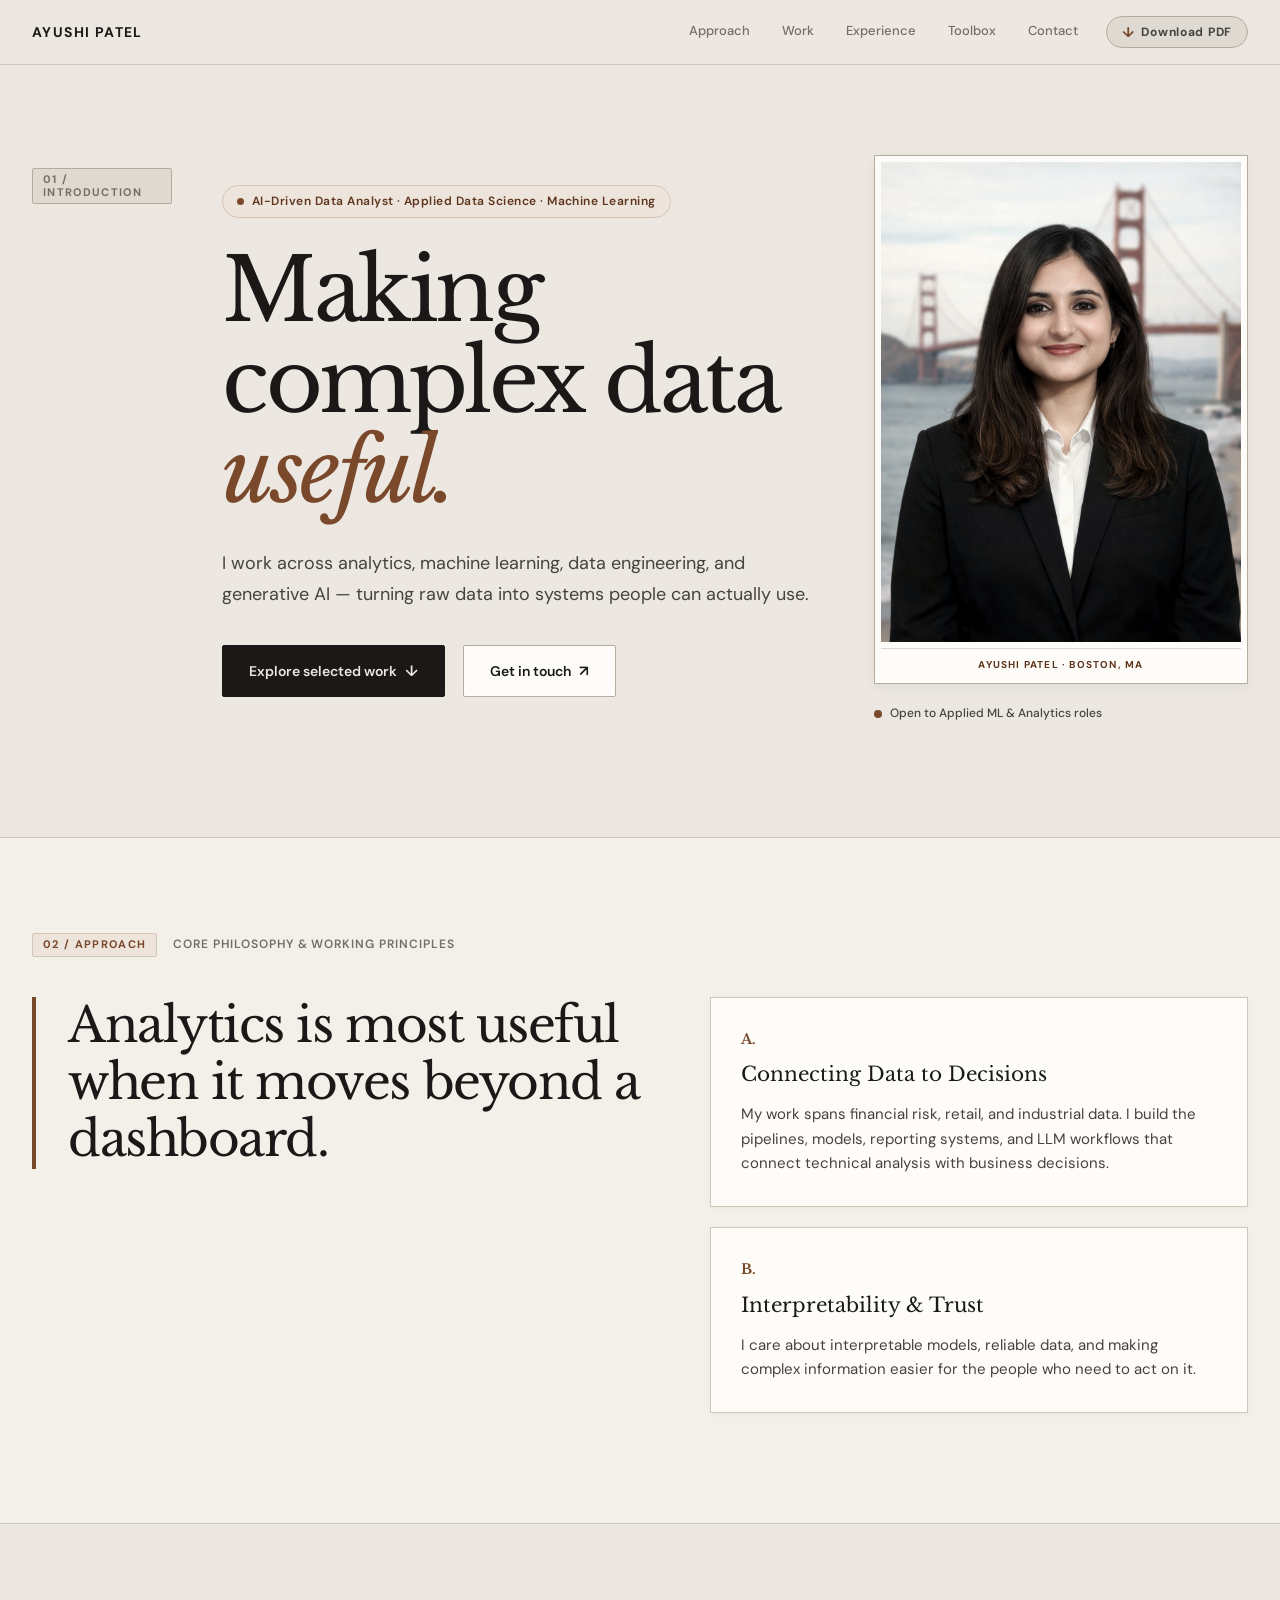
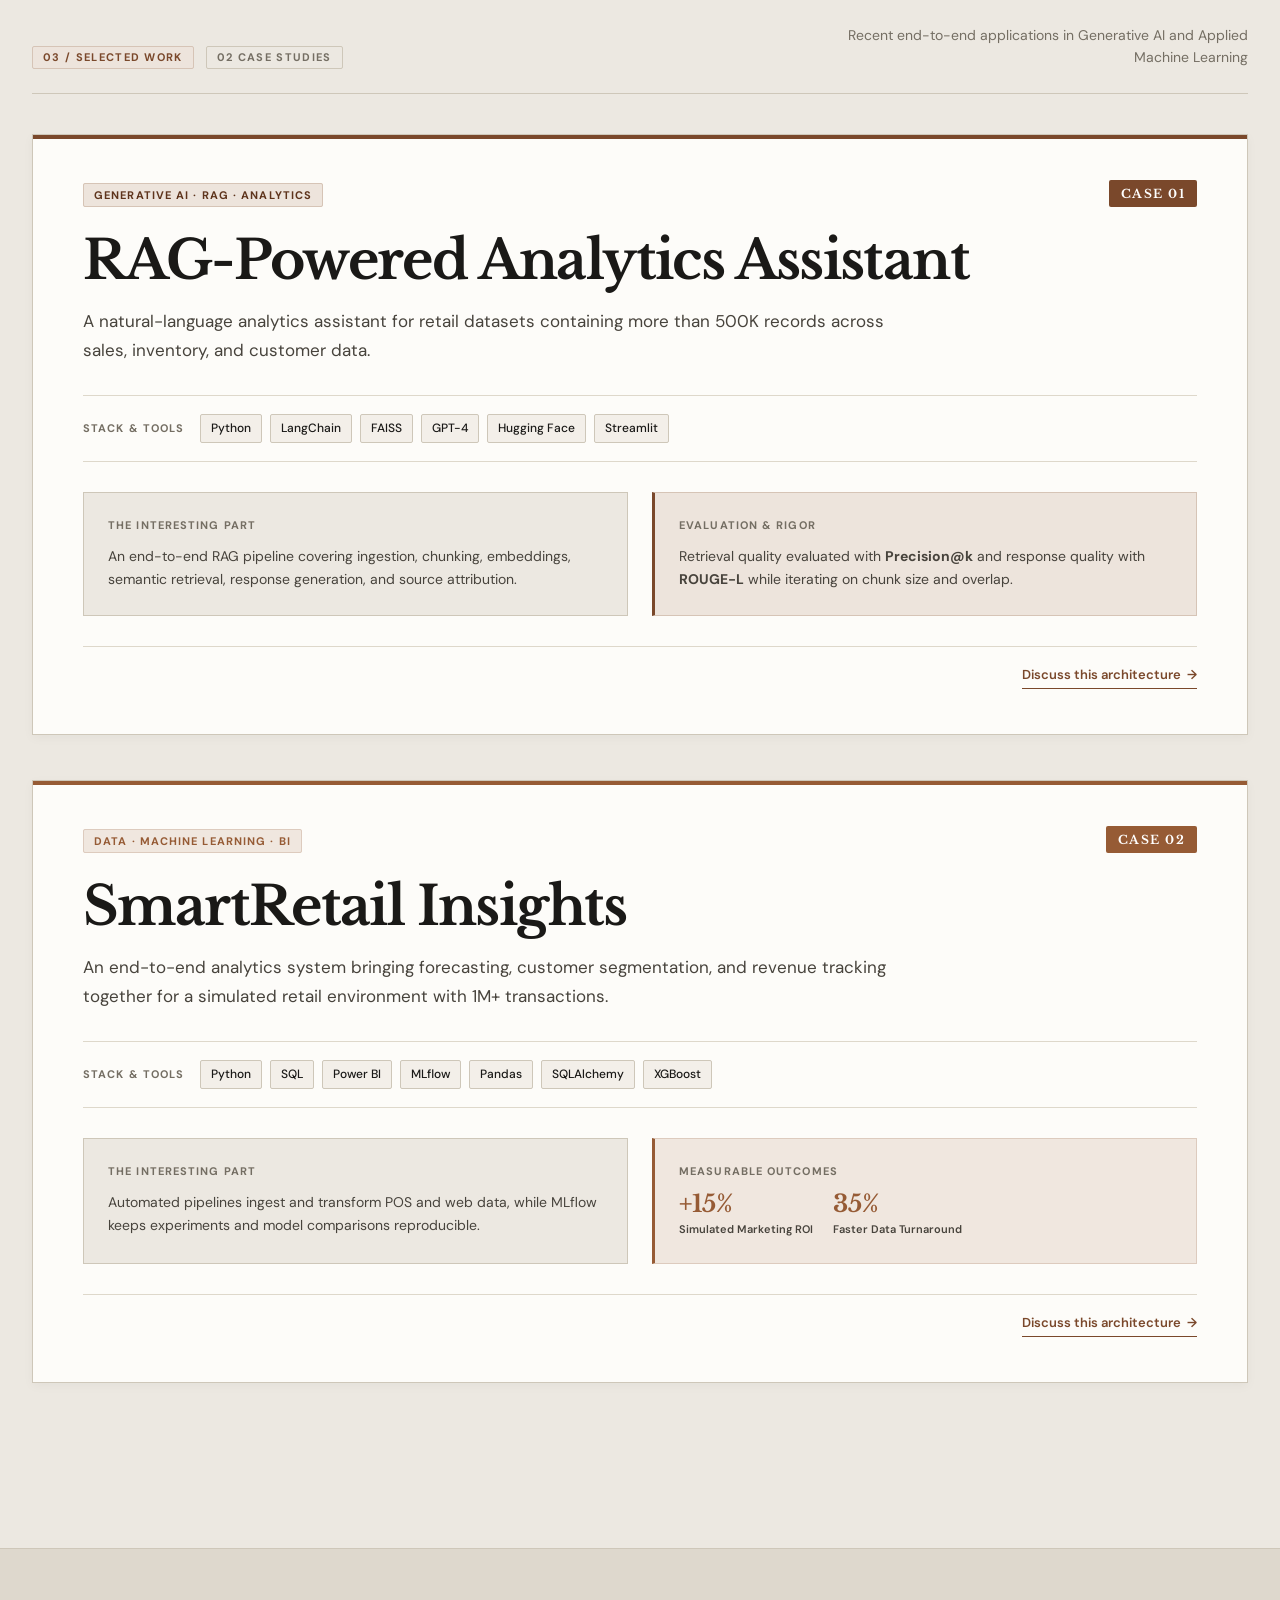
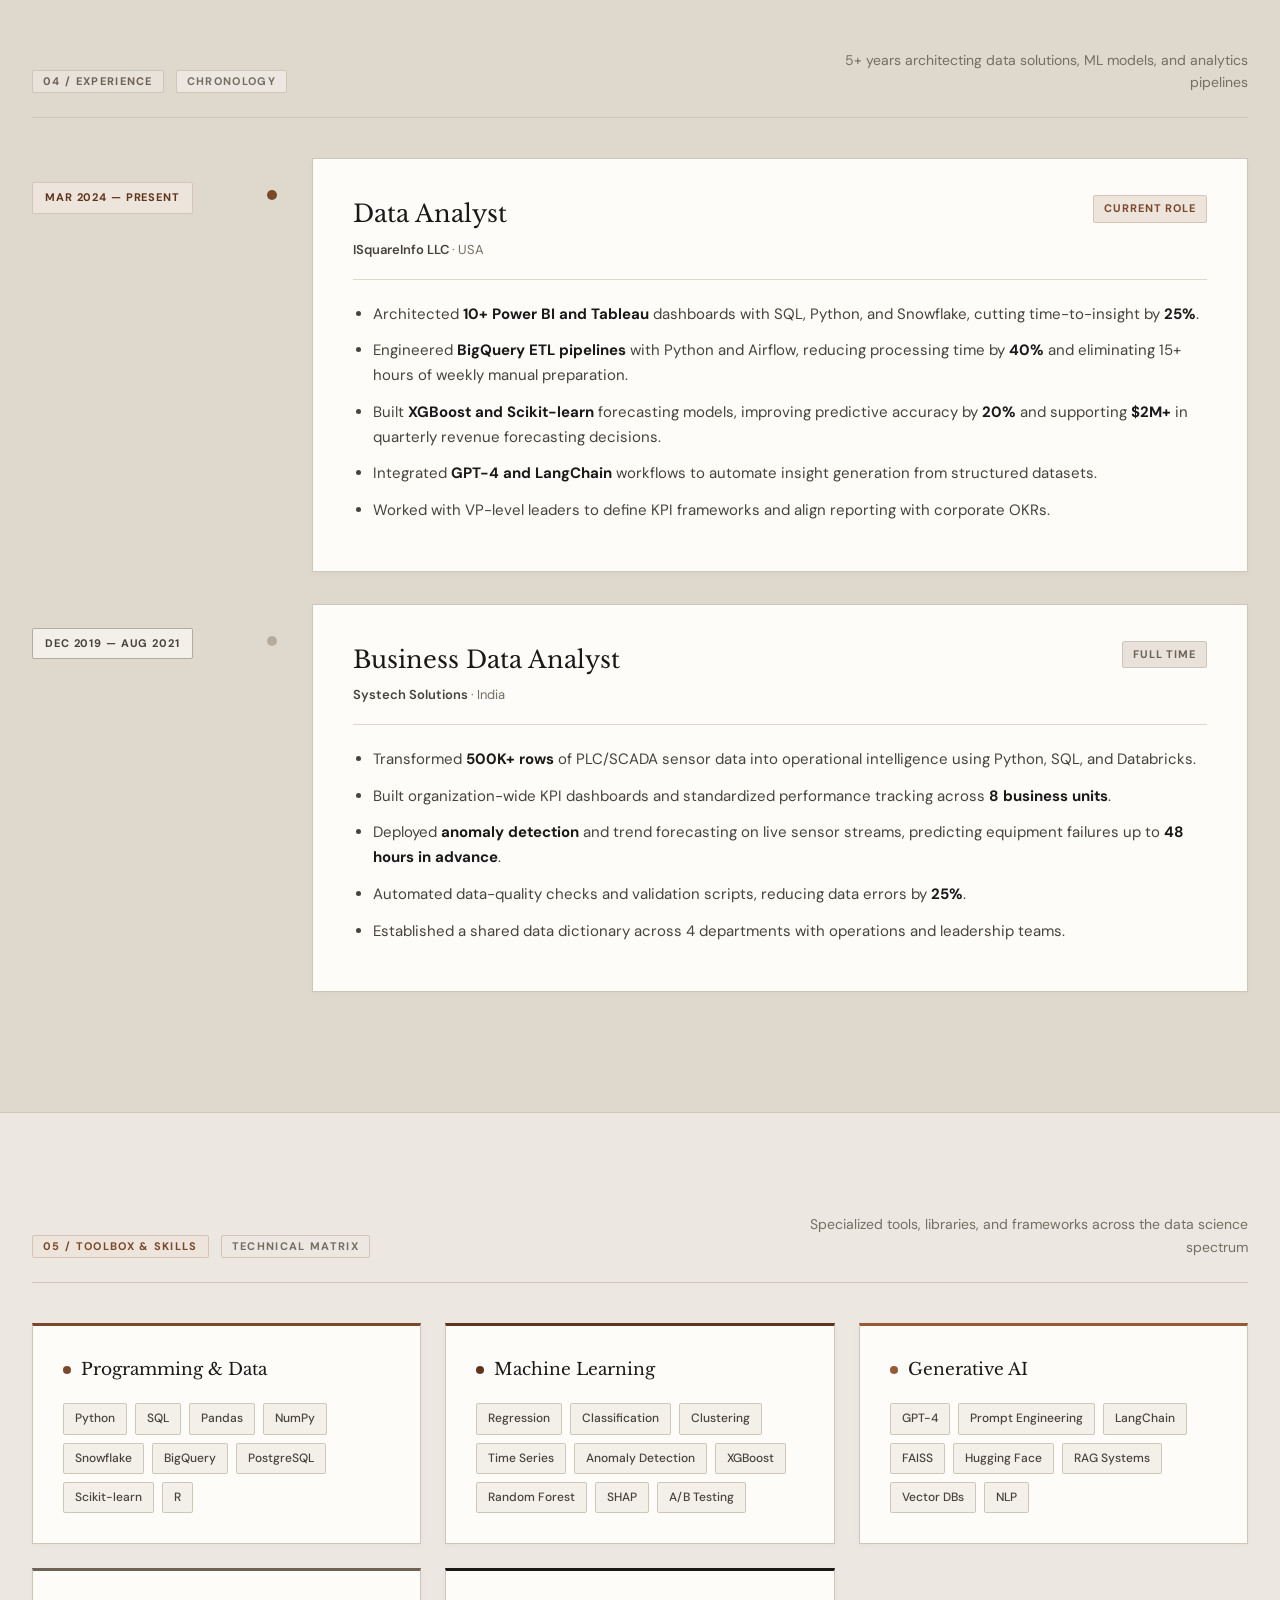
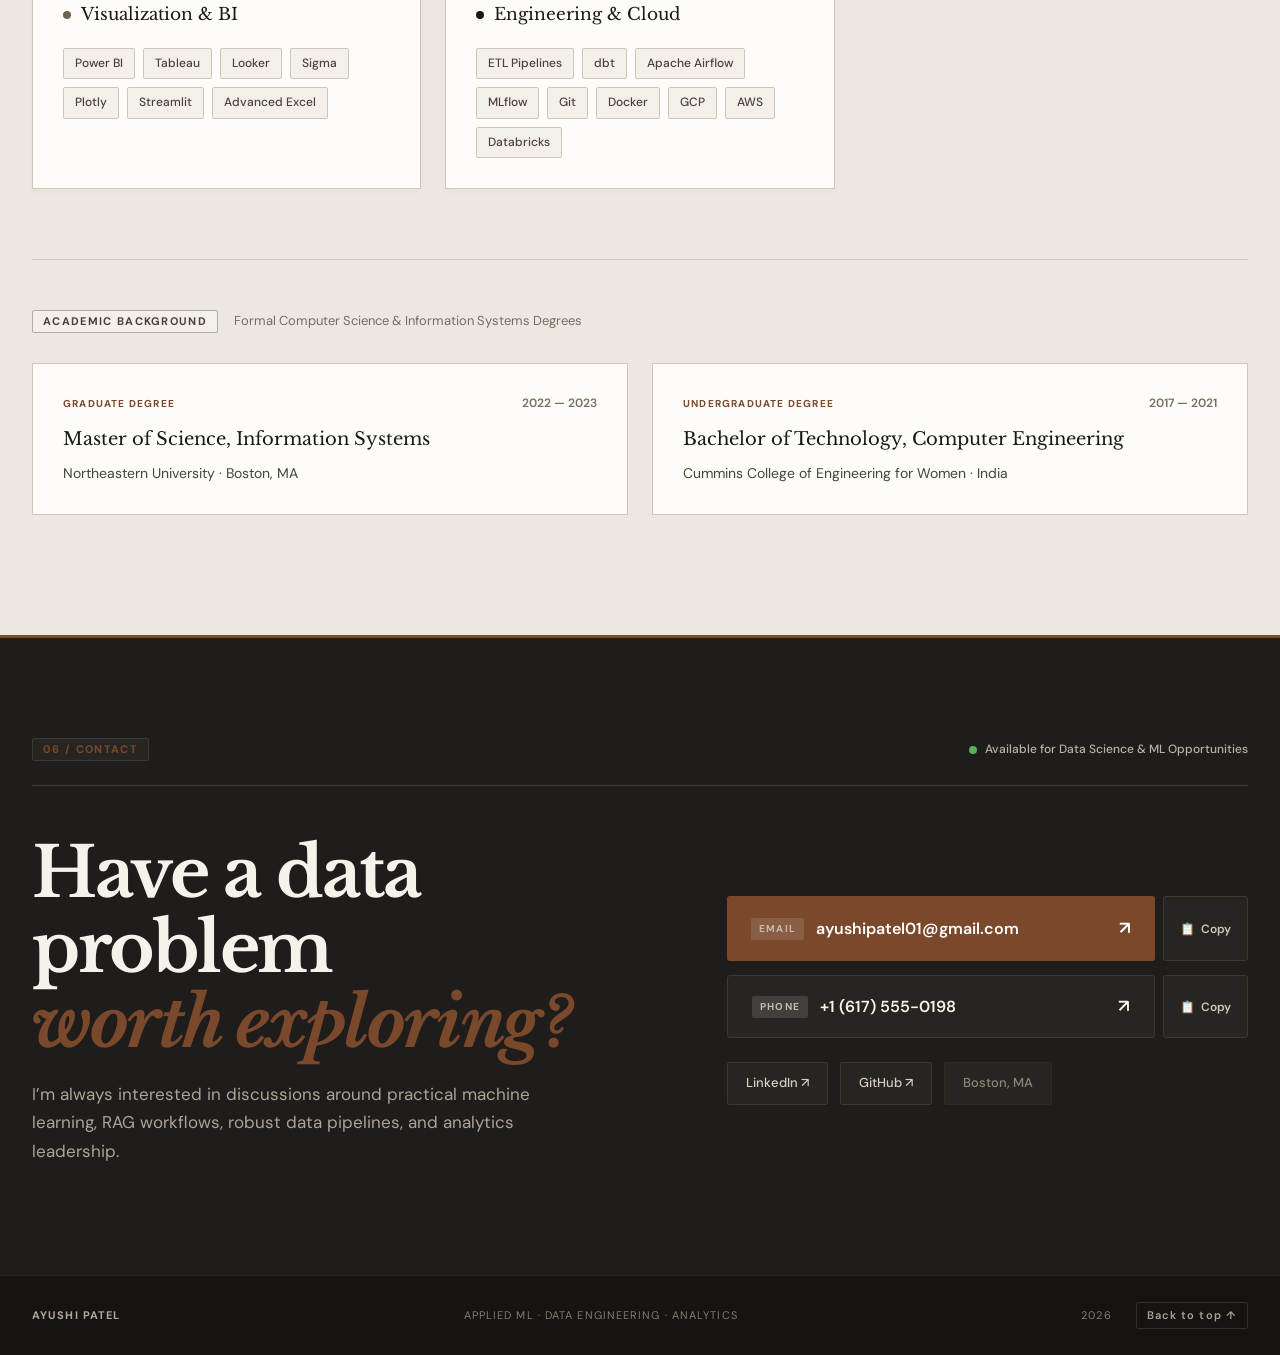
==== commit 6c6f3912: "Add files via upload" ====
--- a/index.html
+++ b/index.html
@@ -6,14 +6,7 @@
   <meta name="description" content="Ayushi Patel — AI-driven Data Analyst, Applied Data Science and Machine Learning.">
   <title>Ayushi Patel — Data & Applied ML</title>
   <link rel="stylesheet" href="style.css">
-  <script>
-    (function() {
-      const savedTheme = localStorage.getItem("ayushi-theme");
-      if (savedTheme === "space") {
-        document.documentElement.setAttribute("data-theme", "space");
-      }
-    })();
-  </script>
+
 </head>
 <body>
   <!-- Global Navigation Header -->
@@ -27,9 +20,9 @@
         <a href="#about">Toolbox</a>
         <a href="#contact">Contact</a>
       </nav>
-      <button id="theme-toggle" class="theme-toggle-btn" type="button" aria-label="Switch to Dark Space Theme" title="Switch to Dark Space Theme">
-        <span class="theme-icon">✦</span>
-        <span class="theme-label">Space Mode</span>
+      <button id="download-pdf-btn" class="download-pdf-btn" type="button" aria-label="Download Resume as PDF" title="Download Resume as PDF">
+        <span class="pdf-icon">↓</span>
+        <span class="pdf-label">Download PDF</span>
       </button>
     </div>
   </header>
--- a/style.css
+++ b/style.css
@@ -150,8 +150,8 @@
   font-weight: 600;
 }
 
-/* Theme Toggle Button */
-.theme-toggle-btn {
+/* Download PDF Button */
+.download-pdf-btn {
   display: inline-flex;
   align-items: center;
   gap: 7px;
@@ -170,23 +170,30 @@
   white-space: nowrap;
 }
 
-.theme-toggle-btn:hover {
+.download-pdf-btn:hover {
   background-color: var(--brown-primary);
   border-color: var(--brown-primary);
   color: #ffffff;
   transform: translateY(-1px);
-}
-
-.theme-icon {
-  font-size: 13px;
+  box-shadow: 0 4px 12px rgba(122, 72, 43, 0.25);
+}
+
+.pdf-icon {
+  font-size: 14px;
+  font-weight: 700;
   line-height: 1;
   color: var(--brown-primary);
-  transition: transform .3s ease, color .2s ease;
-}
-
-.theme-toggle-btn:hover .theme-icon {
+  transition: transform .35s cubic-bezier(0.34, 1.56, 0.64, 1), color .2s ease;
+  display: inline-block;
+}
+
+.download-pdf-btn:hover .pdf-icon {
   color: #ffffff;
-  transform: rotate(25deg) scale(1.2);
+  transform: translateY(3px);
+}
+
+.pdf-label {
+  transition: color .2s ease;
 }
 
 /* ==========================================================================
@@ -1654,4 +1661,4 @@
     flex-direction: column;
     gap: 8px;
   }
-}+}
